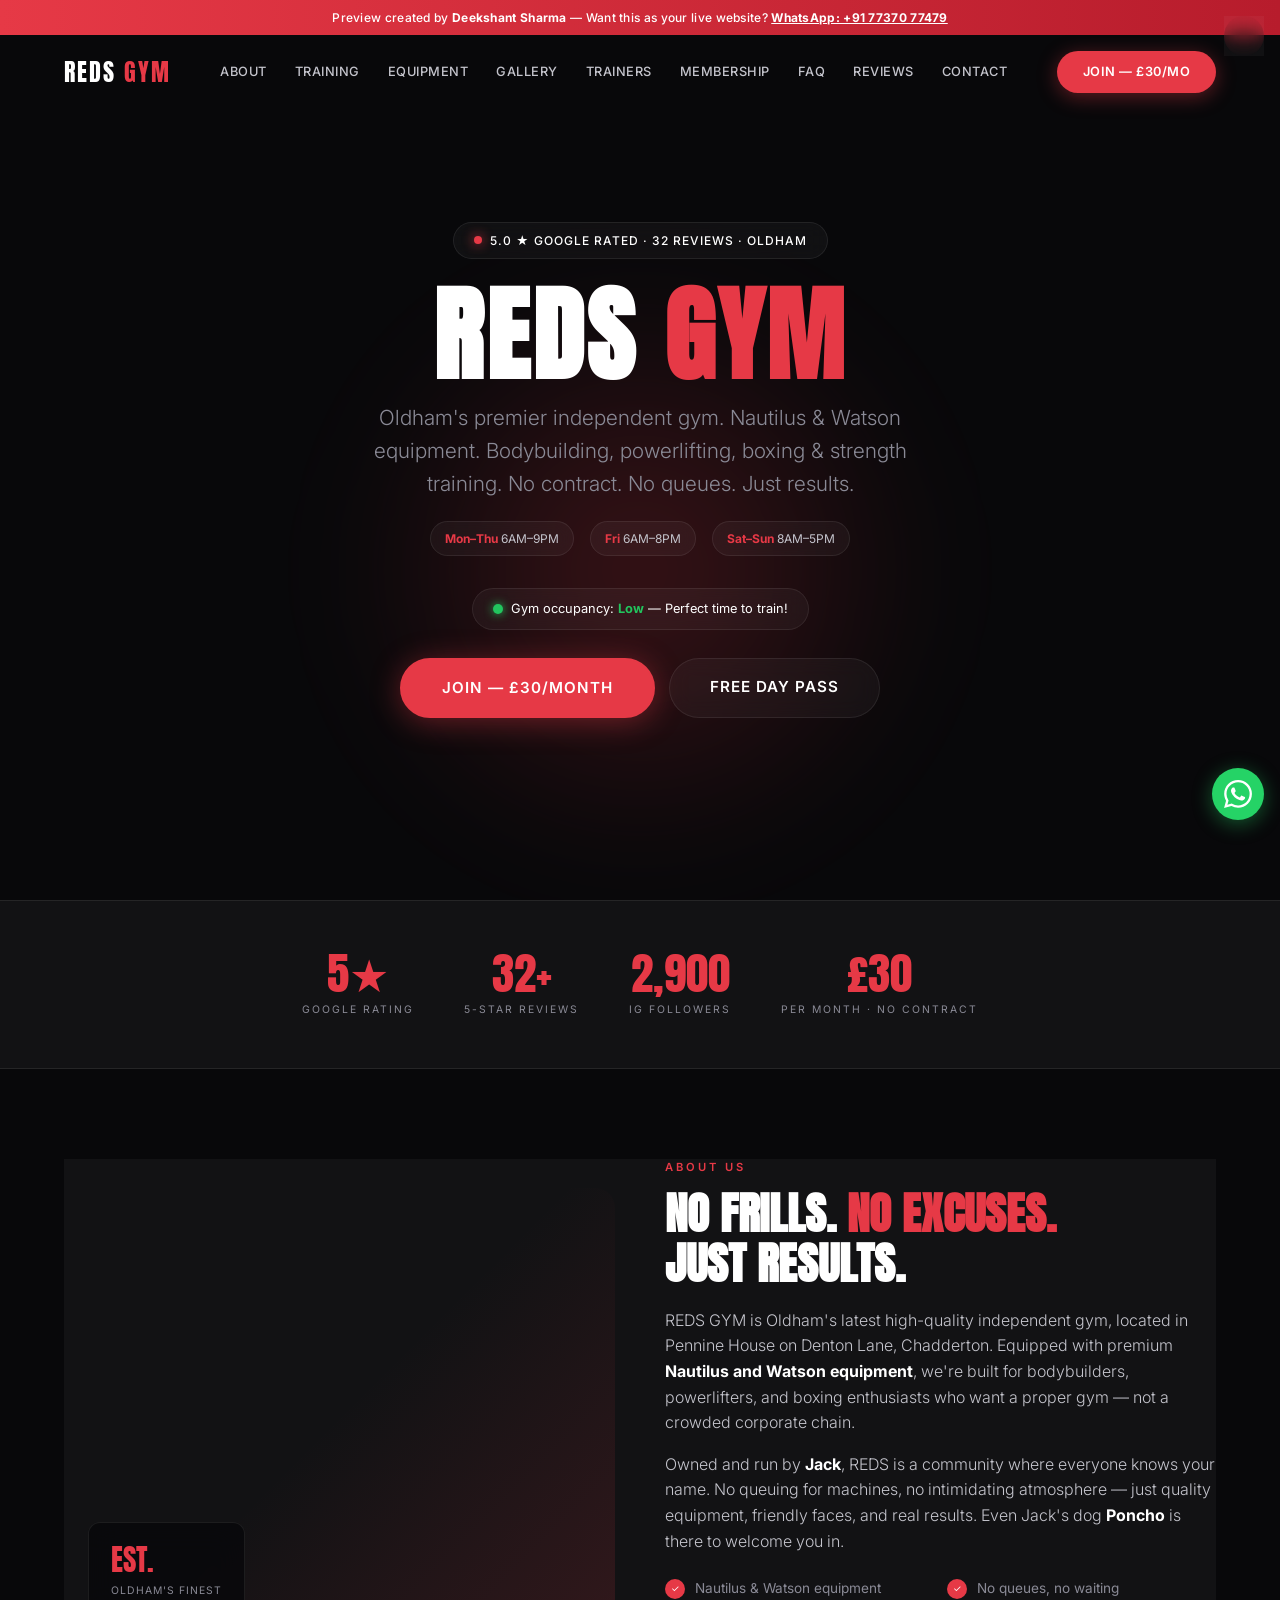
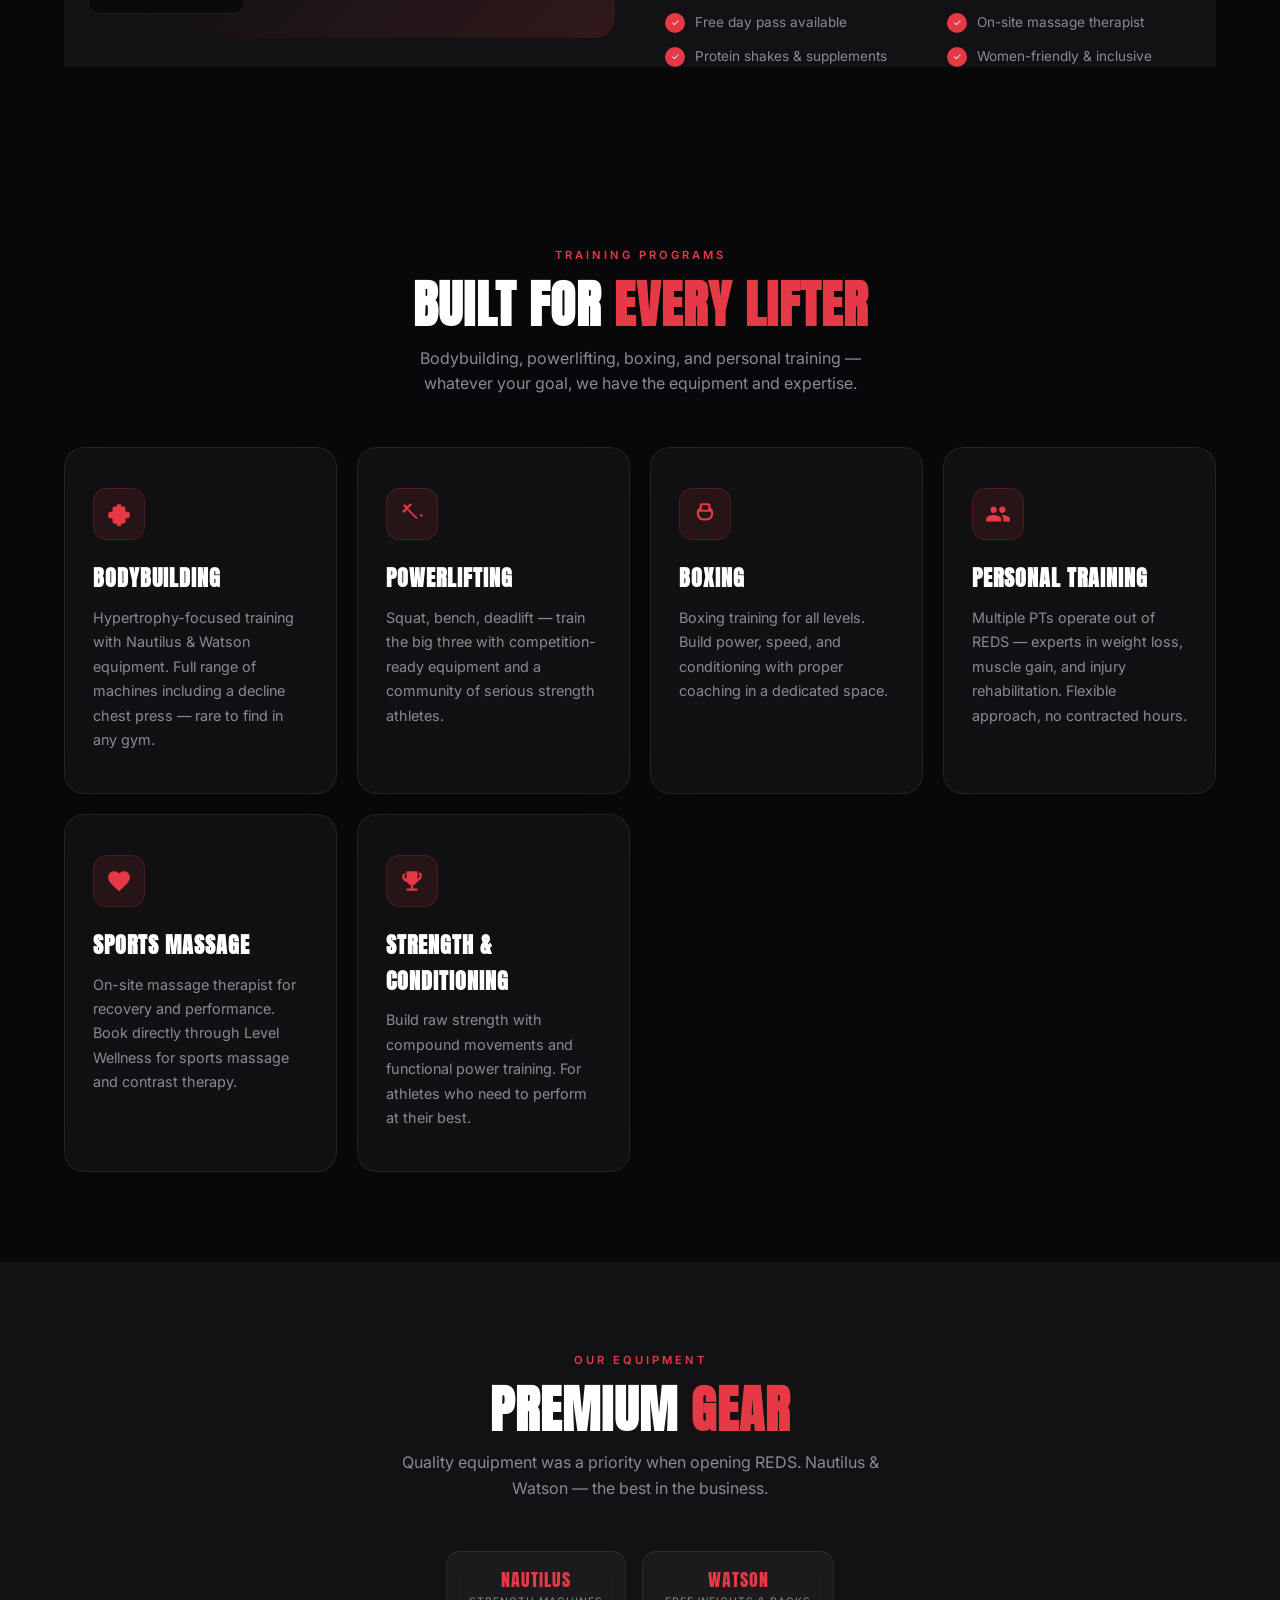
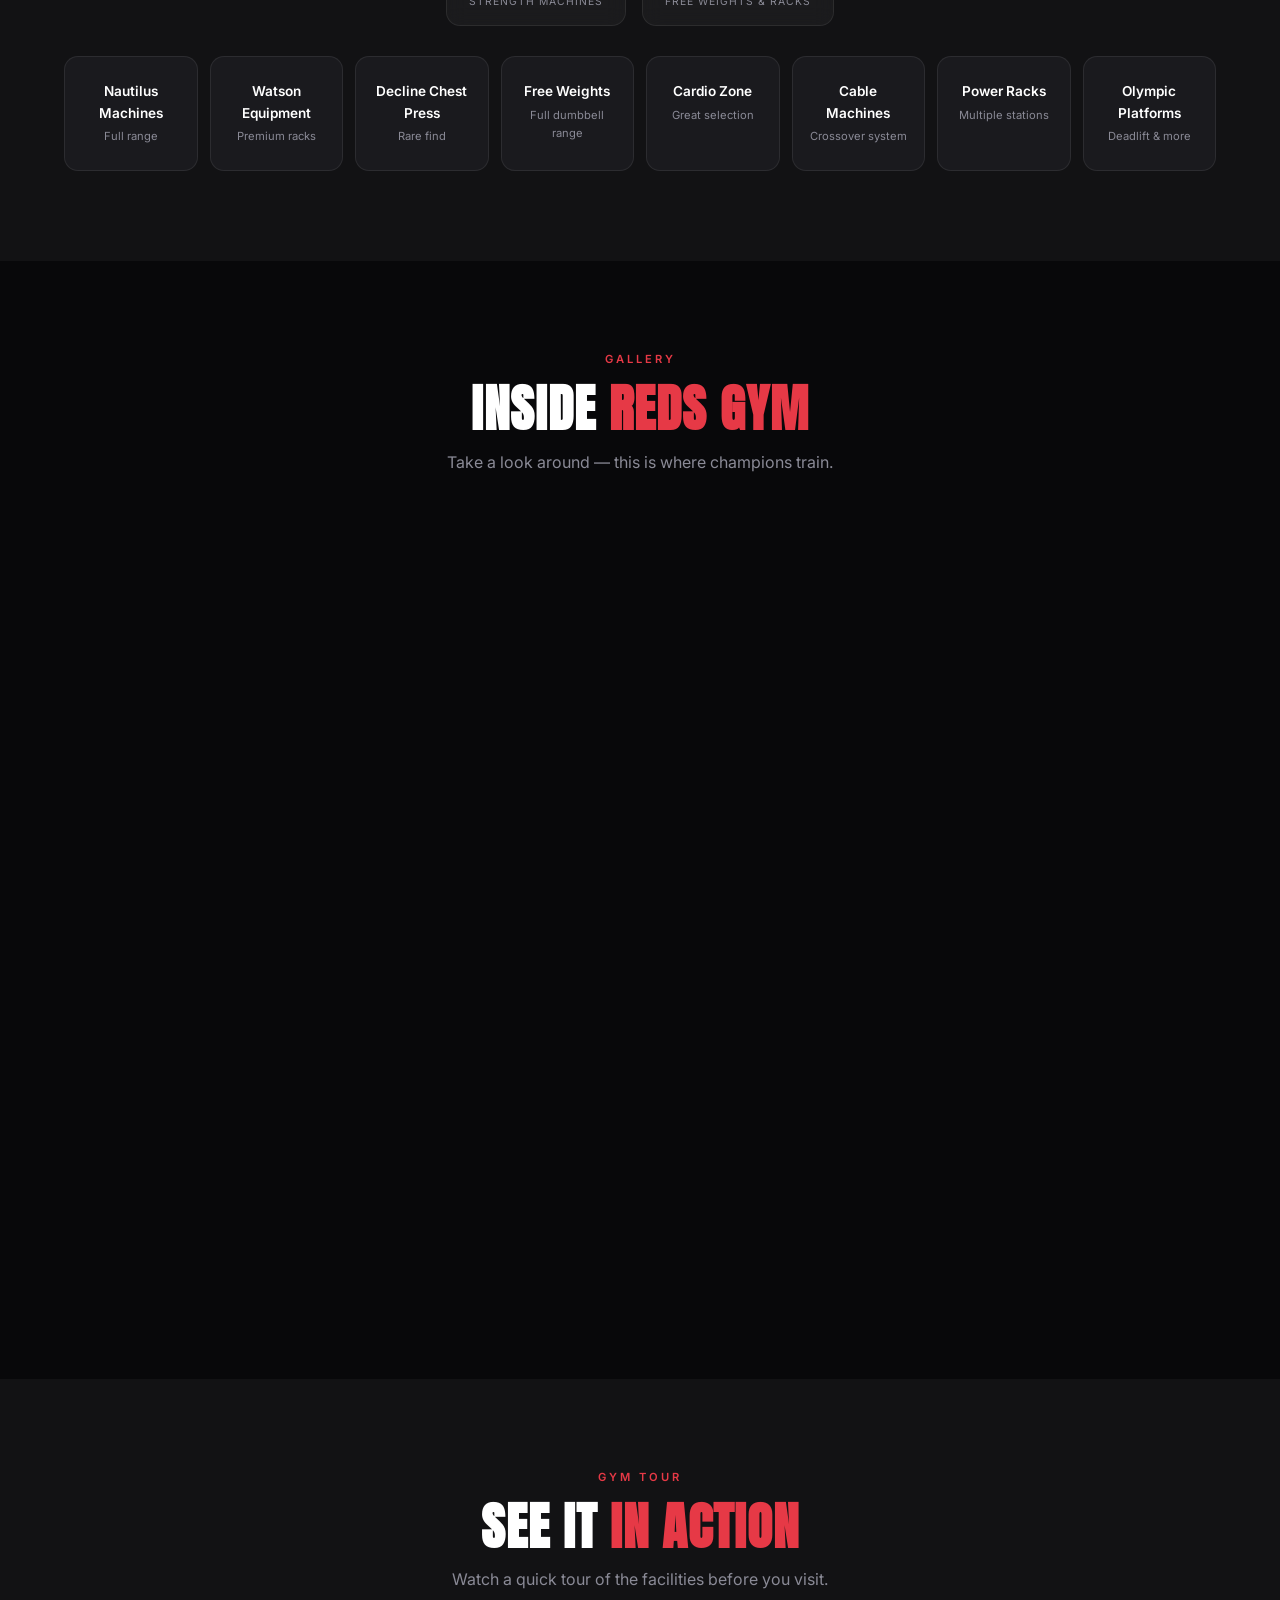
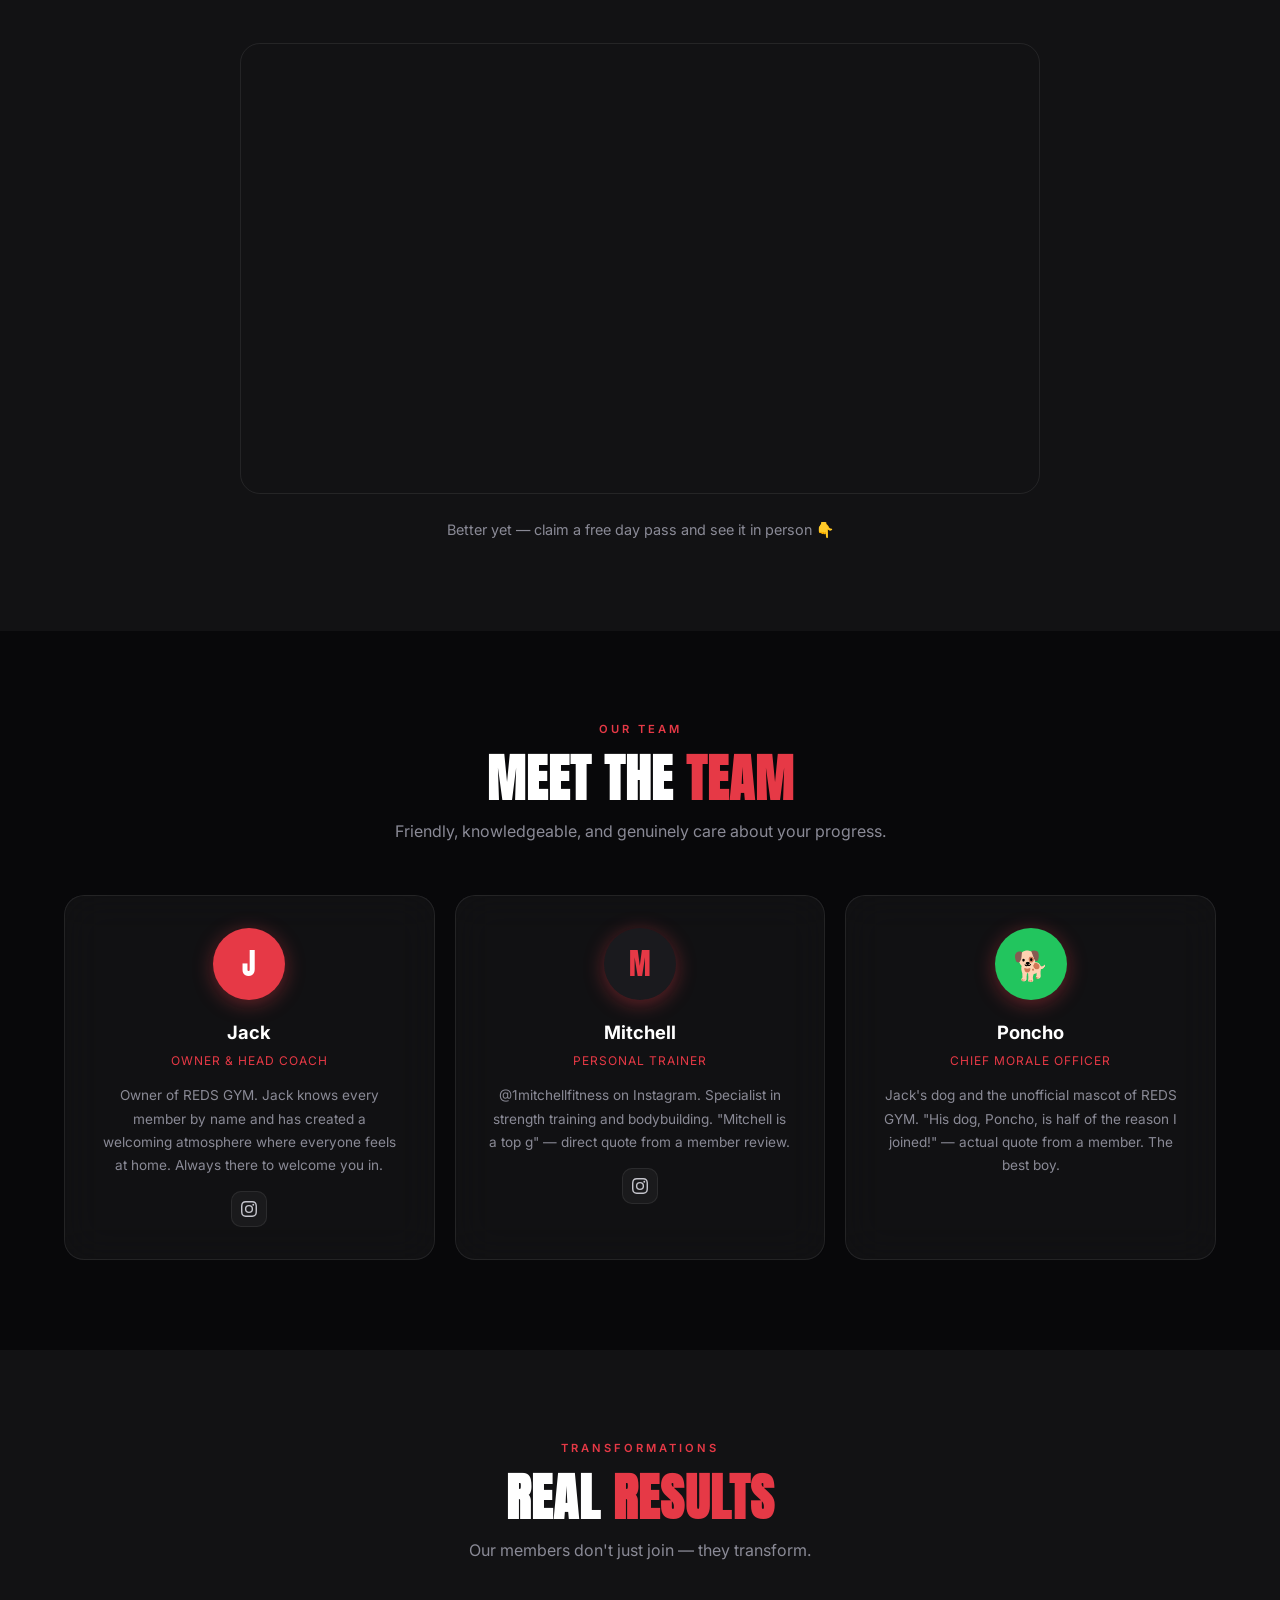
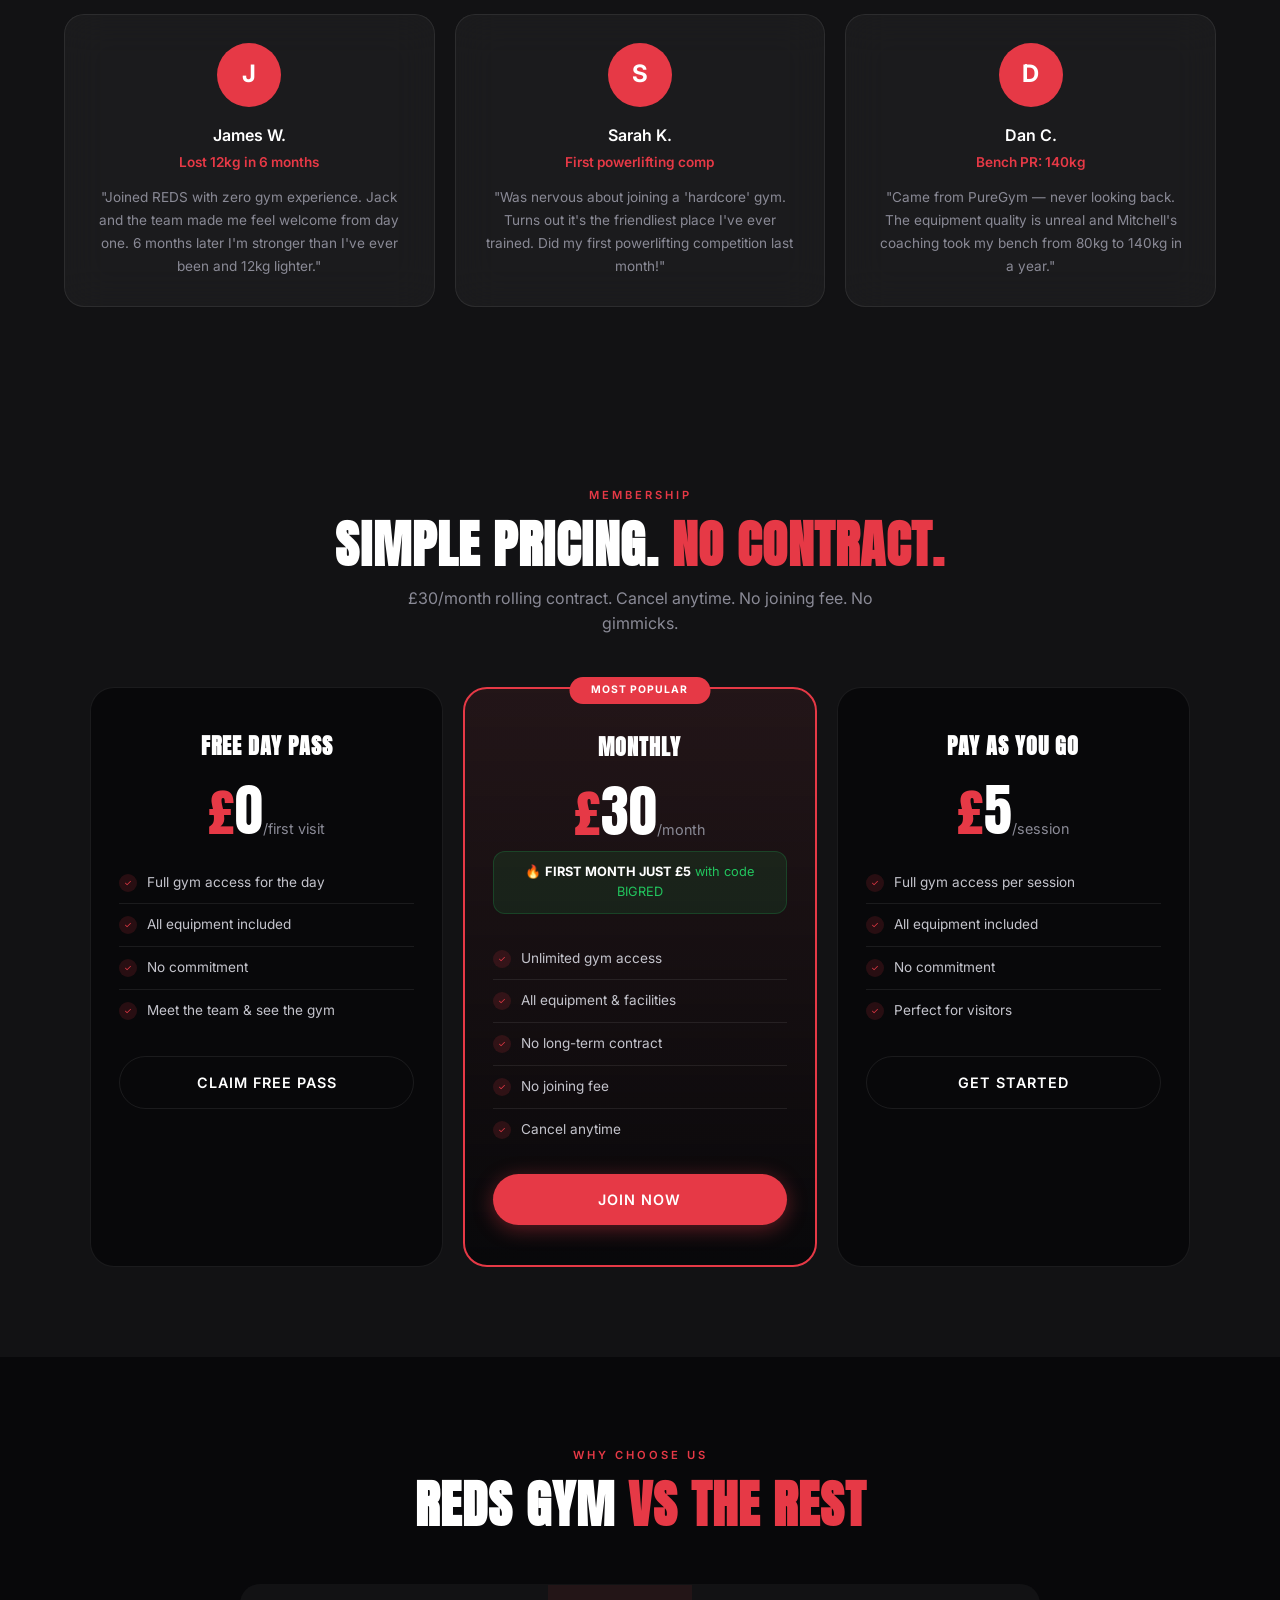
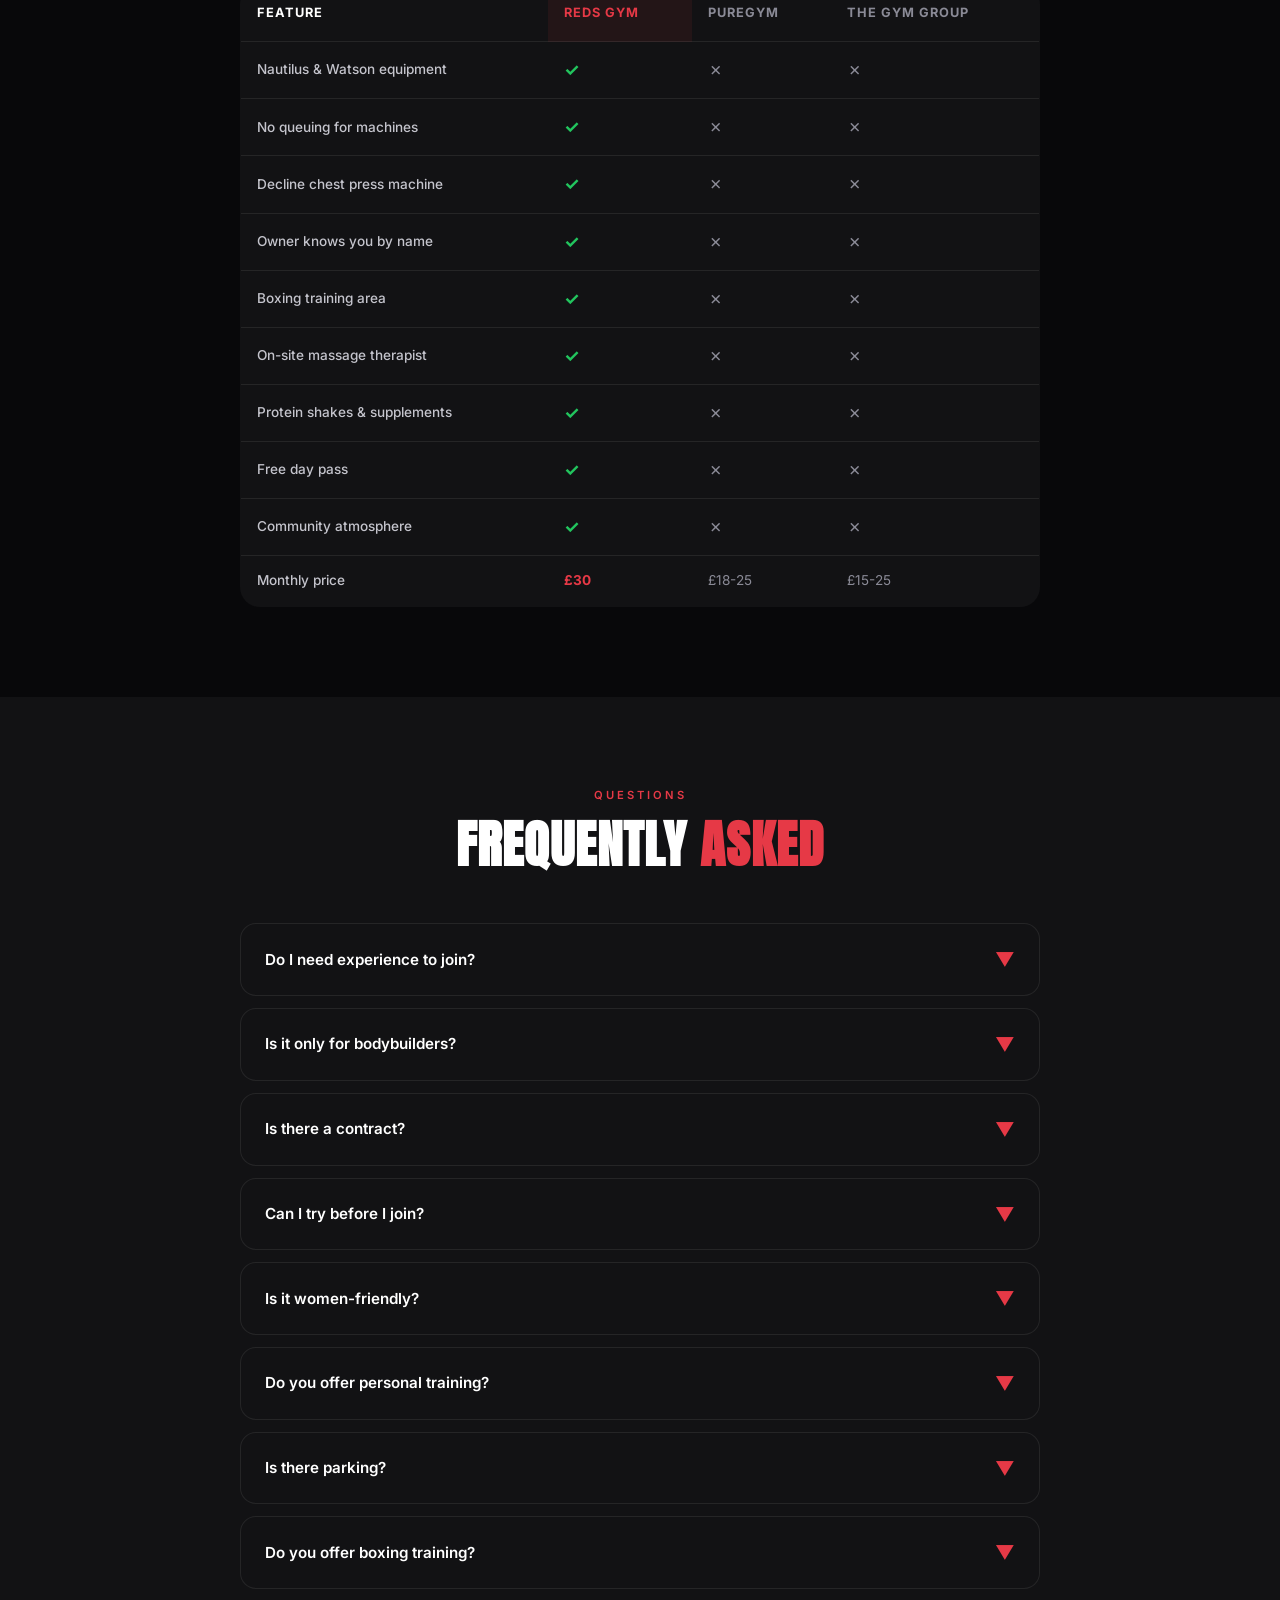
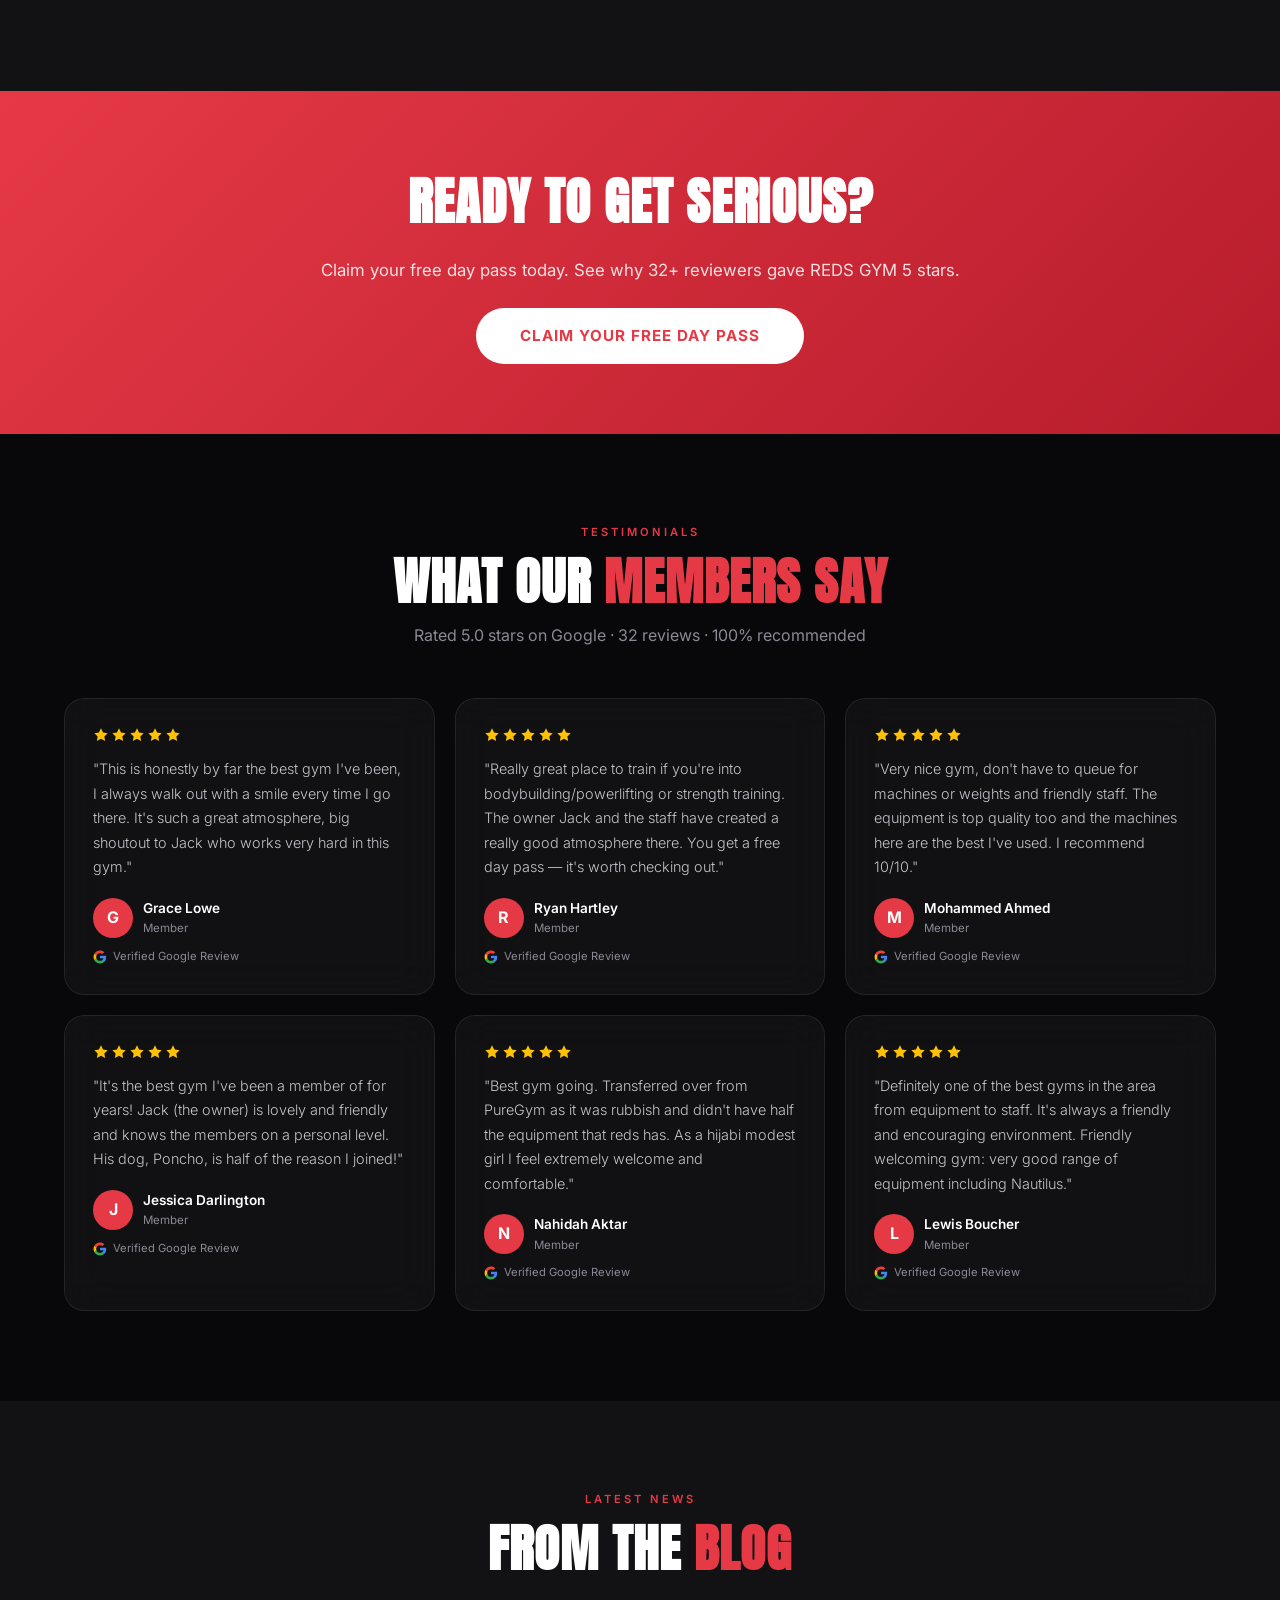
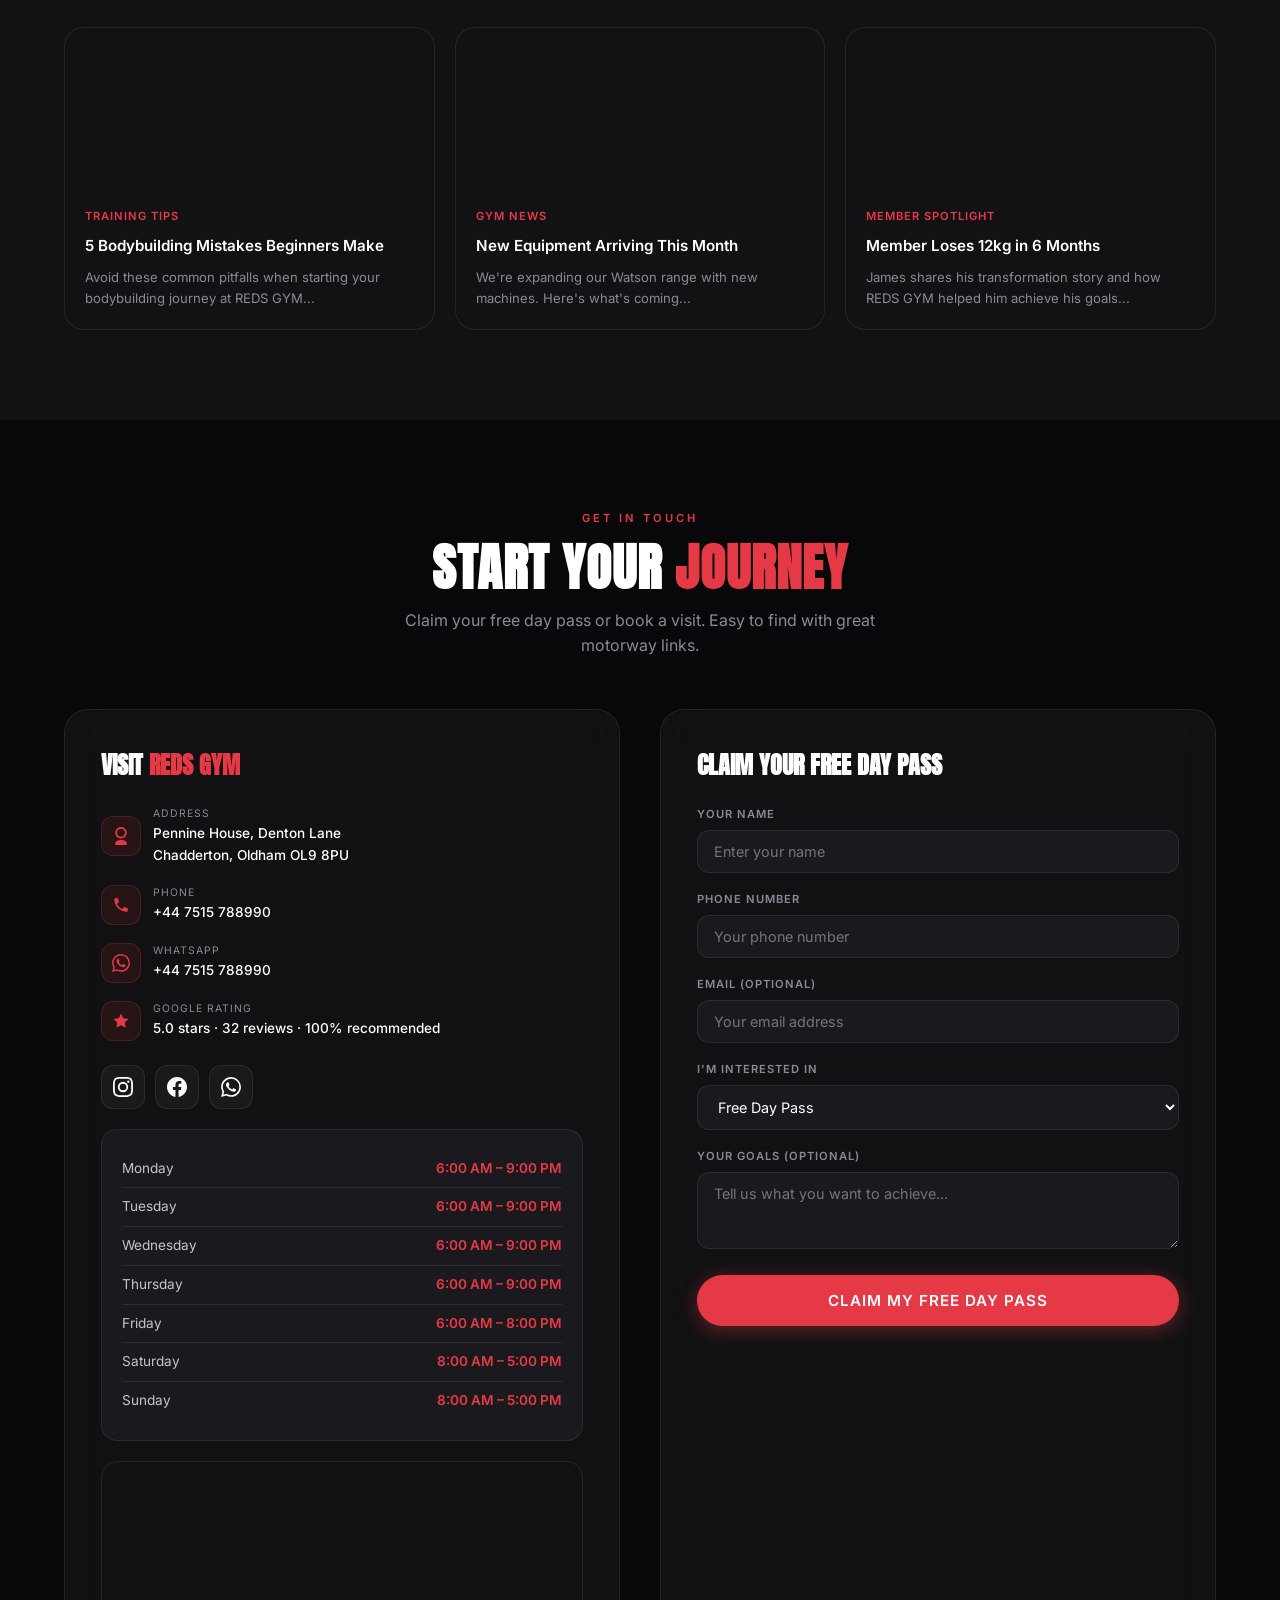
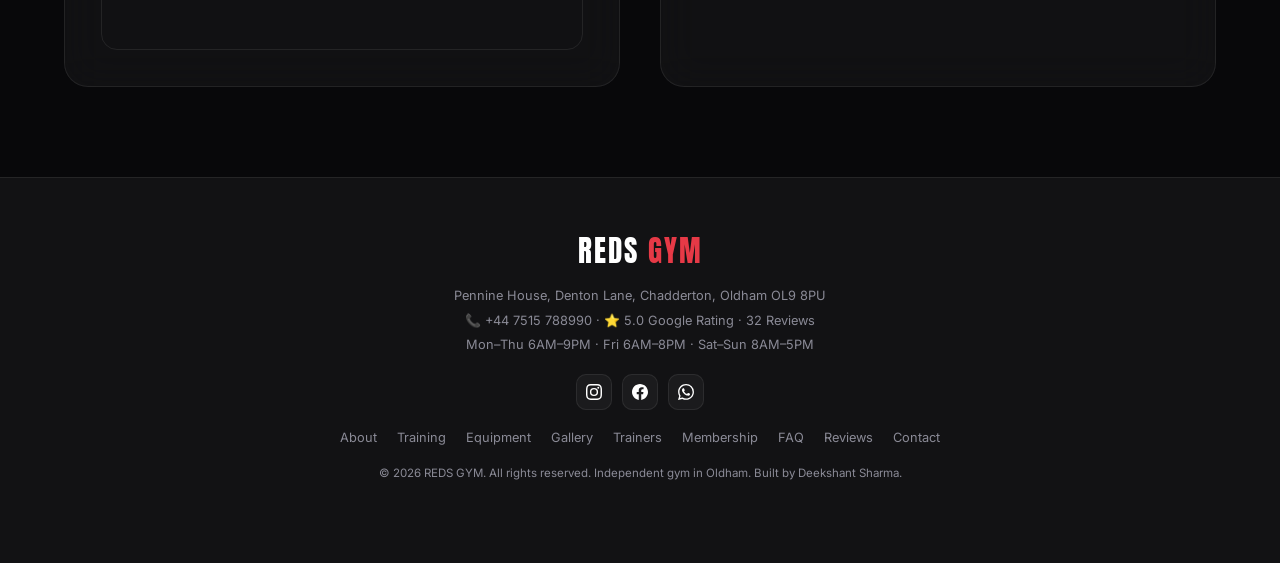
==== website/index.html @ 586238f4 "Reds Gym - Public Website" ====
<!DOCTYPE html>
<html lang="en">
<head>
    <meta charset="UTF-8">
    <meta name="viewport" content="width=device-width, initial-scale=1.0, maximum-scale=5.0">
    <title>REDS GYM — Oldham's #1 Independent Gym | Bodybuilding, Powerlifting & Boxing</title>
    <meta name="description" content="REDS GYM in Chadderton, Oldham — 5-star rated independent gym with Nautilus & Watson equipment. Bodybuilding, powerlifting, boxing, PT & on-site massage. £30/month, no contract.">
    <meta name="keywords" content="gym Oldham, bodybuilding Chadderton, powerlifting Oldham, boxing gym Manchester, REDS GYM, independent gym, Nautilus equipment, Watson equipment, no contract gym">
    <meta property="og:title" content="REDS GYM — Oldham's #1 Independent Gym">
    <meta property="og:description" content="5-star rated independent gym with Nautilus & Watson equipment. £30/month, no contract. Free day pass available.">
    <meta property="og:type" content="website">
    <link rel="preconnect" href="https://fonts.googleapis.com">
    <link rel="preconnect" href="https://fonts.gstatic.com" crossorigin>
    <link href="https://fonts.googleapis.com/css2?family=Anton&family=Inter:wght@300;400;500;600;700;800;900&display=swap" rel="stylesheet">
    <script type="application/ld+json">
    {
        "@context": "https://schema.org",
        "@type": "LocalBusiness",
        "name": "REDS GYM",
        "image": "https://images.unsplash.com/photo-1534438327276-14e5300c3a48",
        "description": "Oldham's premier independent gym with Nautilus & Watson equipment. Bodybuilding, powerlifting, boxing & strength training.",
        "address": {
            "@type": "PostalAddress",
            "streetAddress": "Pennine House, Denton Lane, Chadderton",
            "addressLocality": "Oldham",
            "postalCode": "OL9 8PU",
            "addressCountry": "GB"
        },
        "telephone": "+44-7515-788990",
        "priceRange": "£30",
        "openingHoursSpecification": [
            {"@type": "OpeningHoursSpecification","dayOfWeek":["Monday","Tuesday","Wednesday","Thursday"],"opens":"06:00","closes":"21:00"},
            {"@type":"OpeningHoursSpecification","dayOfWeek":"Friday","opens":"06:00","closes":"20:00"},
            {"@type": "OpeningHoursSpecification","dayOfWeek":["Saturday","Sunday"],"opens":"08:00","closes":"17:00"}
        ],
        "aggregateRating": {"@type":"AggregateRating","ratingValue":"5.0","reviewCount":"32"},
        "sameAs": ["https://www.instagram.com/redsgymoldham","https://www.facebook.com/p/REDS-GYM-100087682324416/"]
    }
    </script>
    <style>
        * { margin: 0; padding: 0; box-sizing: border-box; }
        :root {
            --red: #e63946;
            --red-glow: rgba(230, 57, 70, 0.4);
            --red-dark: #b71c2c;
            --bg: #08080a;
            --bg-card: #121214;
            --bg-elevated: #1a1a1e;
            --border: rgba(255, 255, 255, 0.08);
            --text: #ffffff;
            --text-muted: #8a8a96;
            --text-dim: #c4c4cc;
            --glass: rgba(255, 255, 255, 0.04);
            --green: #22c55e;
            --amber: #f59e0b;
            --blue: #3b82f6;
            --shadow: 0 4px 30px rgba(0,0,0,0.3);
        }
        [data-theme="light"] {
            --bg: #f5f5f7;
            --bg-card: #ffffff;
            --bg-elevated: #e9e9ee;
            --border: rgba(0, 0, 0, 0.08);
            --text: #1a1a1e;
            --text-muted: #6a6a76;
            --text-dim: #3a3a42;
            --glass: rgba(0, 0, 0, 0.03);
            --red-glow: rgba(230, 57, 70, 0.2);
            --shadow: 0 4px 30px rgba(0,0,0,0.1);
        }
        html { scroll-behavior: smooth; }
        body {
            font-family: 'Inter', sans-serif;
            background: var(--bg);
            color: var(--text);
            line-height: 1.6;
            overflow-x: hidden;
            -webkit-font-smoothing: antialiased;
            transition: background 0.4s, color 0.4s;
        }

        /* LOADER */
        .loader {
            position: fixed; inset: 0; z-index: 99999;
            background: var(--bg);
            display: flex; align-items: center; justify-content: center;
            flex-direction: column; gap: 24px;
            transition: opacity 0.6s, visibility 0.6s;
        }
        .loader.hidden { opacity: 0; visibility: hidden; }
        .loader-logo {
            font-family: 'Anton', sans-serif;
            font-size: 3rem; letter-spacing: 4px;
            color: var(--red);
            animation: loaderPulse 1.2s ease-in-out infinite;
        }
        .loader-bar {
            width: 200px; height: 3px;
            background: var(--border); border-radius: 100px;
            overflow: hidden;
        }
        .loader-bar::after {
            content: ''; display: block; width: 40%; height: 100%;
            background: var(--red); border-radius: 100px;
            animation: loaderSlide 1s ease-in-out infinite;
        }
        @keyframes loaderPulse { 0%, 100% { opacity: 1; transform: scale(1); } 50% { opacity: 0.6; transform: scale(0.95); } }
        @keyframes loaderSlide { 0% { transform: translateX(-100%); } 100% { transform: translateX(350%); } }

        /* SCROLL PROGRESS */
        .scroll-progress {
            position: fixed; top: 0; left: 0; height: 3px;
            background: linear-gradient(90deg, var(--red), var(--red-dark));
            z-index: 10001; width: 0%;
            transition: width 0.1s;
        }

        /* THEME TOGGLE */
        .theme-toggle {
            position: fixed; top: 16px; right: 16px;
            width: 40px; height: 40px;
            background: var(--glass); backdrop-filter: blur(10px);
            border: 1px solid var(--border); border-radius: 50%;
            display: flex; align-items: center; justify-content: center;
            cursor: pointer; z-index: 10000;
            color: var(--text); font-size: 1.1rem;
            transition: all 0.3s;
        }
        .theme-toggle:hover { border-color: var(--red); transform: scale(1.1); }

        /* CREATOR BANNER */
        .creator {
            background: linear-gradient(90deg, var(--red), var(--red-dark));
            text-align: center; padding: 8px 20px;
            font-size: 12px; font-weight: 500;
            position: fixed; top: 0; left: 0; right: 0; z-index: 9998;
            color: #fff; letter-spacing: 0.3px;
        }
        .creator a { color: #fff; text-decoration: underline; font-weight: 700; }
        .creator strong { font-weight: 700; }

        /* NAV */
        .nav {
            position: fixed; top: 33px; left: 0; right: 0; z-index: 9997;
            padding: 18px 5%; display: flex; justify-content: space-between; align-items: center;
            transition: all 0.4s; background: transparent;
        }
        .nav.scrolled {
            background: rgba(8,8,10,0.85); backdrop-filter: blur(20px);
            padding: 12px 5%; border-bottom: 1px solid var(--border);
        }
        [data-theme="light"] .nav.scrolled { background: rgba(245,245,247,0.9); }
        .nav-logo { font-family: 'Anton', sans-serif; font-size: 1.5rem; letter-spacing: 2px; text-transform: uppercase; color: var(--text); }
        .nav-logo span { color: var(--red); }
        .nav-links { display: flex; gap: 28px; align-items: center; }
        .nav-links a {
            color: var(--text-dim); text-decoration: none; font-size: 0.8rem;
            font-weight: 500; letter-spacing: 0.5px; text-transform: uppercase;
            transition: color 0.3s; position: relative;
        }
        .nav-links a::after { content: ''; position: absolute; bottom: -4px; left: 0; width: 0; height: 2px; background: var(--red); transition: width 0.3s; }
        .nav-links a:hover { color: var(--text); }
        .nav-links a:hover::after { width: 100%; }
        .nav-cta {
            background: var(--red); color: #fff; padding: 11px 26px; border-radius: 100px;
            text-decoration: none; font-weight: 600; font-size: 0.8rem; text-transform: uppercase;
            letter-spacing: 0.5px; transition: all 0.3s; box-shadow: 0 4px 20px var(--red-glow);
        }
        .nav-cta:hover { transform: translateY(-2px); box-shadow: 0 8px 30px var(--red-glow); }
        .burger { display: none; background: none; border: none; color: var(--text); font-size: 1.4rem; cursor: pointer; }

        /* HERO */
        .hero {
            min-height: 100vh; display: flex; align-items: center; justify-content: center;
            text-align: center; position: relative; overflow: hidden;
        }
        .hero-bg {
            position: absolute; inset: 0;
            background: url('https://images.unsplash.com/photo-1534438327276-14e5300c3a48?w=1920&q=80') center/cover;
            opacity: 0.3; transform: scale(1.1);
            animation: heroZoom 20s ease-in-out infinite alternate;
        }
        @keyframes heroZoom { to { transform: scale(1.25); } }
        .hero-overlay { position: absolute; inset: 0; background: linear-gradient(180deg, rgba(8,8,10,0.4) 0%, rgba(8,8,10,0.85) 70%, var(--bg) 100%); }
        .hero-glow {
            position: absolute; width: 600px; height: 600px;
            background: radial-gradient(circle, var(--red-glow) 0%, transparent 70%);
            top: 30%; left: 50%; transform: translateX(-50%);
            filter: blur(60px); opacity: 0.6;
        }
        .hero-content { position: relative; z-index: 3; max-width: 900px; padding: 80px 20px 40px; }
        .hero-badge {
            display: inline-flex; align-items: center; gap: 8px;
            background: var(--glass); backdrop-filter: blur(10px);
            border: 1px solid var(--border); padding: 8px 20px; border-radius: 100px;
            font-size: 0.75rem; font-weight: 500; margin-bottom: 24px; letter-spacing: 1px; text-transform: uppercase;
        }
        .hero-badge .dot { width: 8px; height: 8px; background: var(--red); border-radius: 50%; box-shadow: 0 0 12px var(--red); animation: pulse 2s infinite; }
        @keyframes pulse { 0%, 100% { opacity: 1; } 50% { opacity: 0.5; } }
        .hero h1 { font-family: 'Anton', sans-serif; font-size: clamp(2.8rem, 9vw, 6.5rem); text-transform: uppercase; letter-spacing: 3px; line-height: 1; margin-bottom: 14px; }
        .hero h1 .red { color: var(--red); }
        .hero-tagline { font-size: clamp(0.95rem, 2.5vw, 1.3rem); color: var(--text-muted); font-weight: 300; margin-bottom: 20px; max-width: 600px; margin-left: auto; margin-right: auto; }
        .hero-hours { display: flex; gap: 16px; margin-bottom: 32px; flex-wrap: wrap; justify-content: center; }
        .hero-hour-item { background: var(--glass); backdrop-filter: blur(10px); border: 1px solid var(--border); padding: 7px 14px; border-radius: 100px; font-size: 0.75rem; color: var(--text-dim); }
        .hero-hour-item strong { color: var(--red); }
        .hero-occupancy { display: inline-flex; align-items: center; gap: 8px; margin-bottom: 28px; background: var(--glass); backdrop-filter: blur(10px); border: 1px solid var(--border); padding: 10px 20px; border-radius: 100px; font-size: 0.8rem; }
        .occupancy-dot { width: 10px; height: 10px; background: var(--green); border-radius: 50%; box-shadow: 0 0 10px var(--green); }
        .hero-cta { display: flex; gap: 14px; justify-content: center; flex-wrap: wrap; }
        .btn-solid {
            background: var(--red); color: #fff; padding: 16px 40px; border-radius: 100px;
            text-decoration: none; font-weight: 600; font-size: 0.95rem; text-transform: uppercase;
            letter-spacing: 1px; transition: all 0.3s; box-shadow: 0 4px 30px var(--red-glow); border: 2px solid var(--red);
        }
        .btn-solid:hover { transform: translateY(-3px); box-shadow: 0 12px 40px var(--red-glow); }
        .btn-ghost {
            background: var(--glass); backdrop-filter: blur(10px); color: var(--text);
            padding: 16px 40px; border-radius: 100px; text-decoration: none; font-weight: 600;
            font-size: 0.95rem; text-transform: uppercase; letter-spacing: 1px;
            border: 1px solid var(--border); transition: all 0.3s;
        }
        .btn-ghost:hover { background: rgba(255,255,255,0.08); border-color: rgba(255,255,255,0.2); transform: translateY(-3px); }

        /* STATS BAR */
        .stats-bar {
            display: flex; justify-content: center; gap: 50px;
            padding: 50px 5%; background: var(--bg-card);
            border-top: 1px solid var(--border); border-bottom: 1px solid var(--border); flex-wrap: wrap;
        }
        .stat-item { text-align: center; }
        .stat-num { font-family: 'Anton', sans-serif; font-size: 2.8rem; color: var(--red); line-height: 1; }
        .stat-label { color: var(--text-muted); font-size: 0.65rem; text-transform: uppercase; letter-spacing: 2px; margin-top: 6px; }

        /* SECTIONS */
        .section { padding: 90px 5%; position: relative; }
        .section-header { text-align: center; margin-bottom: 50px; }
        .section-label { color: var(--red); font-size: 0.7rem; text-transform: uppercase; letter-spacing: 3px; font-weight: 600; margin-bottom: 12px; display: block; }
        .section-title { font-family: 'Anton', sans-serif; font-size: clamp(1.8rem, 4.5vw, 3.2rem); text-transform: uppercase; letter-spacing: 1px; line-height: 1.1; }
        .section-sub { color: var(--text-muted); font-size: 1rem; margin-top: 12px; max-width: 500px; margin-left: auto; margin-right: auto; }

        /* ABOUT */
        .about { background: var(--bg-card); display: grid; grid-template-columns: 1fr 1fr; gap: 50px; align-items: center; max-width: 1300px; margin: 0 auto; }
        .about-visual { position: relative; height: 450px; border-radius: 20px; overflow: hidden; }
        .about-visual::before { content: ''; position: absolute; inset: 0; background: url('https://images.unsplash.com/photo-1581009146145-b5ef050c2e1e?w=900&q=80') center/cover; transform: scale(1.05); transition: transform 0.6s; }
        .about-visual:hover::before { transform: scale(1.15); }
        .about-visual::after { content: ''; position: absolute; inset: 0; background: linear-gradient(135deg, transparent 50%, rgba(230,57,70,0.15) 100%); }
        .about-badge { position: absolute; bottom: 24px; left: 24px; background: rgba(8,8,10,0.8); backdrop-filter: blur(15px); padding: 14px 22px; border-radius: 12px; border: 1px solid var(--border); z-index: 2; }
        .about-badge .num { font-family: 'Anton', sans-serif; font-size: 1.8rem; color: var(--red); }
        .about-badge .label { font-size: 0.65rem; text-transform: uppercase; letter-spacing: 1px; color: var(--text-muted); }
        .about-text h2 { font-family: 'Anton', sans-serif; font-size: clamp(1.8rem, 3.5vw, 2.8rem); text-transform: uppercase; margin-bottom: 20px; line-height: 1.1; }
        .about-text h2 span { color: var(--red); }
        .about-text p { color: var(--text-dim); font-size: 1rem; margin-bottom: 16px; font-weight: 300; }
        .about-features { display: grid; grid-template-columns: 1fr 1fr; gap: 12px; margin-top: 24px; }
        .about-feature { display: flex; align-items: center; gap: 10px; color: var(--text-muted); font-size: 0.85rem; }
        .about-feature .check { width: 20px; height: 20px; background: var(--red); border-radius: 50%; display: flex; align-items: center; justify-content: center; font-size: 0.6rem; color: #fff; flex-shrink: 0; }

        /* SERVICES */
        .services-grid { display: grid; grid-template-columns: repeat(auto-fit, minmax(260px, 1fr)); gap: 20px; max-width: 1300px; margin: 0 auto; }
        .service { background: var(--glass); backdrop-filter: blur(20px); border: 1px solid var(--border); border-radius: 20px; padding: 40px 28px; transition: all 0.4s; position: relative; overflow: hidden; }
        .service::before { content: ''; position: absolute; top: 0; left: 0; right: 0; height: 3px; background: var(--red); transform: scaleX(0); transform-origin: left; transition: transform 0.4s; }
        .service:hover { transform: translateY(-8px); border-color: rgba(230,57,70,0.3); }
        .service:hover::before { transform: scaleX(1); }
        .service-icon { width: 52px; height: 52px; background: rgba(230,57,70,0.1); border: 1px solid rgba(230,57,70,0.2); border-radius: 14px; display: flex; align-items: center; justify-content: center; margin-bottom: 20px; }
        .service-icon svg { width: 26px; height: 26px; fill: var(--red); }
        .service h3 { font-family: 'Anton', sans-serif; font-size: 1.4rem; text-transform: uppercase; margin-bottom: 10px; letter-spacing: 1px; }
        .service p { color: var(--text-muted); font-size: 0.9rem; line-height: 1.7; }

        /* EQUIPMENT */
        .equip-brands { text-align: center; margin-bottom: 30px; }
        .equip-brand { background: var(--glass); backdrop-filter: blur(10px); border: 1px solid var(--border); border-radius: 14px; padding: 14px 22px; text-align: center; display: inline-block; margin: 0 6px; }
        .equip-brand-name { font-family: 'Anton', sans-serif; font-size: 1.1rem; color: var(--red); letter-spacing: 1px; }
        .equip-brand-label { font-size: 0.65rem; color: var(--text-muted); text-transform: uppercase; letter-spacing: 1px; }
        .equip-grid { display: grid; grid-template-columns: repeat(auto-fit, minmax(130px, 1fr)); gap: 12px; max-width: 1300px; margin: 0 auto; }
        .equip-item { background: var(--bg-elevated); border-radius: 14px; padding: 24px 16px; text-align: center; border: 1px solid var(--border); transition: all 0.3s; }
        .equip-item:hover { border-color: var(--red); transform: translateY(-4px); }
        .equip-item h4 { font-size: 0.85rem; font-weight: 600; margin-bottom: 4px; }
        .equip-item p { color: var(--text-muted); font-size: 0.7rem; }

        /* TRAINERS */
        .trainer-grid { display: grid; grid-template-columns: repeat(auto-fit, minmax(260px, 1fr)); gap: 20px; max-width: 1200px; margin: 0 auto; }
        .trainer-card { background: var(--glass); backdrop-filter: blur(20px); border: 1px solid var(--border); border-radius: 20px; padding: 32px; text-align: center; transition: all 0.3s; }
        .trainer-card:hover { border-color: rgba(230,57,70,0.2); transform: translateY(-4px); }
        .trainer-avatar { width: 72px; height: 72px; background: var(--red); border-radius: 50%; display: flex; align-items: center; justify-content: center; font-family: 'Anton', sans-serif; font-size: 1.8rem; margin: 0 auto 18px; box-shadow: 0 4px 20px var(--red-glow); }
        .trainer-card h3 { font-size: 1.15rem; font-weight: 700; margin-bottom: 4px; }
        .trainer-role { color: var(--red); font-size: 0.75rem; text-transform: uppercase; letter-spacing: 1px; margin-bottom: 14px; }
        .trainer-bio { color: var(--text-muted); font-size: 0.85rem; line-height: 1.7; margin-bottom: 14px; }
        .trainer-social { display: flex; justify-content: center; gap: 8px; }
        .trainer-social a { width: 36px; height: 36px; background: var(--glass); border: 1px solid var(--border); border-radius: 10px; display: flex; align-items: center; justify-content: center; color: var(--text-dim); transition: all 0.3s; }
        .trainer-social a:hover { background: var(--red); border-color: var(--red); color: #fff; transform: translateY(-2px); }
        .trainer-social svg { width: 16px; height: 16px; fill: currentColor; }

        /* GALLERY */
        .gallery-grid { display: grid; grid-template-columns: repeat(3, 1fr); gap: 12px; max-width: 1300px; margin: 0 auto; }
        .gallery-item { position: relative; border-radius: 16px; overflow: hidden; cursor: pointer; aspect-ratio: 1; }
        .gallery-item::before { content: ''; position: absolute; inset: 0; background-size: cover; background-position: center; transition: transform 0.5s; }
        .gallery-item:hover::before { transform: scale(1.15); }
        .gallery-item::after { content: ''; position: absolute; inset: 0; background: linear-gradient(180deg, transparent 60%, rgba(0,0,0,0.7)); opacity: 0; transition: opacity 0.3s; }
        .gallery-item:hover::after { opacity: 1; }
        .gallery-label { position: absolute; bottom: 12px; left: 12px; color: #fff; font-size: 0.8rem; font-weight: 600; z-index: 2; opacity: 0; transition: opacity 0.3s; }
        .gallery-item:hover .gallery-label { opacity: 1; }

        /* VIDEO SECTION */
        .video-section { background: var(--bg-card); text-align: center; }
        .video-wrapper { max-width: 800px; margin: 0 auto; border-radius: 20px; overflow: hidden; border: 1px solid var(--border); position: relative; }
        .video-wrapper::before { content: ''; display: block; padding-top: 56.25%; }
        .video-wrapper iframe { position: absolute; top: 0; left: 0; width: 100%; height: 100%; border: 0; }
        .video-cta { margin-top: 24px; color: var(--text-muted); font-size: 0.9rem; }

        /* BEFORE/AFTER */
        .transformation-grid { display: grid; grid-template-columns: repeat(auto-fit, minmax(280px, 1fr)); gap: 20px; max-width: 1200px; margin: 0 auto; }
        .transform-card { background: var(--glass); backdrop-filter: blur(20px); border: 1px solid var(--border); border-radius: 20px; padding: 28px; text-align: center; transition: all 0.3s; }
        .transform-card:hover { border-color: rgba(230,57,70,0.2); transform: translateY(-4px); }
        .transform-avatar { width: 64px; height: 64px; background: var(--red); border-radius: 50%; display: flex; align-items: center; justify-content: center; font-weight: 700; font-size: 1.5rem; margin: 0 auto 16px; color: #fff; }
        .transform-name { font-weight: 600; font-size: 1rem; margin-bottom: 4px; }
        .transform-stat { color: var(--red); font-size: 0.85rem; font-weight: 600; margin-bottom: 12px; }
        .transform-text { color: var(--text-muted); font-size: 0.85rem; line-height: 1.7; }

        /* PRICING */
        .pricing-grid { display: grid; grid-template-columns: repeat(auto-fit, minmax(280px, 1fr)); gap: 20px; max-width: 1100px; margin: 0 auto; }
        .plan { background: var(--bg); border-radius: 24px; padding: 40px 28px; text-align: center; border: 1px solid var(--border); transition: all 0.4s; position: relative; }
        .plan:hover { border-color: rgba(230,57,70,0.3); transform: scale(1.02); }
        .plan.featured { border: 2px solid var(--red); background: linear-gradient(180deg, rgba(230,57,70,0.08), var(--bg)); }
        .plan.featured::before { content: 'MOST POPULAR'; position: absolute; top: -12px; left: 50%; transform: translateX(-50%); background: var(--red); color: #fff; padding: 5px 22px; border-radius: 100px; font-size: 0.65rem; font-weight: 700; letter-spacing: 1px; white-space: nowrap; }
        .plan h3 { font-family: 'Anton', sans-serif; font-size: 1.4rem; text-transform: uppercase; letter-spacing: 1px; margin-bottom: 18px; }
        .plan-price { font-family: 'Anton', sans-serif; font-size: 3.5rem; color: var(--text); line-height: 1; }
        .plan-price .pound { color: var(--red); }
        .plan-price .period { font-size: 0.9rem; color: var(--text-muted); font-family: 'Inter', sans-serif; font-weight: 400; }
        .plan-features { list-style: none; margin: 24px 0; text-align: left; }
        .plan-features li { padding: 10px 0; color: var(--text-dim); font-size: 0.85rem; border-bottom: 1px solid var(--border); display: flex; align-items: center; gap: 10px; }
        .plan-features li:last-child { border: none; }
        .plan-features li .check { width: 18px; height: 18px; background: rgba(230,57,70,0.15); color: var(--red); border-radius: 50%; display: flex; align-items: center; justify-content: center; font-size: 0.55rem; flex-shrink: 0; }
        .plan-cta { display: inline-block; width: 100%; padding: 14px; border-radius: 100px; text-decoration: none; font-weight: 600; font-size: 0.9rem; text-transform: uppercase; letter-spacing: 1px; transition: all 0.3s; text-align: center; }
        .plan-cta.solid { background: var(--red); color: #fff; box-shadow: 0 4px 20px var(--red-glow); }
        .plan-cta.solid:hover { transform: translateY(-2px); box-shadow: 0 8px 30px var(--red-glow); }
        .plan-cta.outline { border: 1px solid var(--border); color: var(--text); }
        .plan-cta.outline:hover { border-color: var(--red); color: var(--red); }
        .plan-promo { background: rgba(34,197,94,0.1); border: 1px solid rgba(34,197,94,0.2); border-radius: 12px; padding: 10px; margin: 12px 0; font-size: 0.8rem; color: var(--green); }
        .plan-promo strong { color: #fff; }

        /* COMPARISON TABLE */
        .comparison { max-width: 800px; margin: 0 auto; }
        .comp-table { width: 100%; border-collapse: collapse; background: var(--bg-card); border-radius: 20px; overflow: hidden; border: 1px solid var(--border); }
        .comp-table th { padding: 18px 16px; text-align: left; font-size: 0.8rem; text-transform: uppercase; letter-spacing: 1px; font-weight: 700; border-bottom: 1px solid var(--border); }
        .comp-table th.red-bg { background: rgba(230,57,70,0.08); color: var(--red); }
        .comp-table th.gray-bg { color: var(--text-muted); }
        .comp-table td { padding: 14px 16px; border-bottom: 1px solid var(--border); font-size: 0.85rem; }
        .comp-table td:first-child { color: var(--text-dim); font-weight: 500; }
        .comp-table .yes { color: var(--green); font-weight: 700; font-size: 1.1rem; }
        .comp-table .no { color: var(--text-muted); font-size: 1.1rem; }
        .comp-table tr:last-child td { border: none; }

        /* FAQ */
        .faq-list { max-width: 800px; margin: 0 auto; }
        .faq-item { background: var(--bg-card); border: 1px solid var(--border); border-radius: 16px; margin-bottom: 12px; overflow: hidden; transition: all 0.3s; }
        .faq-item:hover { border-color: rgba(230,57,70,0.2); }
        .faq-question { padding: 20px 24px; cursor: pointer; display: flex; justify-content: space-between; align-items: center; font-weight: 600; font-size: 0.95rem; color: var(--text); }
        .faq-question .arrow { color: var(--red); transition: transform 0.3s; font-size: 1.2rem; }
        .faq-item.open .faq-question .arrow { transform: rotate(180deg); }
        .faq-answer { max-height: 0; overflow: hidden; transition: max-height 0.3s ease; padding: 0 24px; }
        .faq-item.open .faq-answer { max-height: 200px; padding: 0 24px 20px; }
        .faq-answer p { color: var(--text-muted); font-size: 0.9rem; line-height: 1.7; }

        /* CTA BANNER */
        .cta-banner { background: linear-gradient(135deg, var(--red), var(--red-dark)); text-align: center; padding: 70px 5%; position: relative; overflow: hidden; }
        .cta-banner::before { content: ''; position: absolute; inset: 0; background: url('https://images.unsplash.com/photo-1581009146145-b5ef050c2e1e?w=1920&q=80') center/cover; opacity: 0.1; }
        .cta-banner h2 { font-family: 'Anton', sans-serif; font-size: clamp(1.8rem, 4.5vw, 3.2rem); text-transform: uppercase; letter-spacing: 1px; margin-bottom: 14px; position: relative; }
        .cta-banner p { color: rgba(255,255,255,0.85); font-size: 1.05rem; margin-bottom: 24px; position: relative; }
        .cta-banner .btn-white { background: #fff; color: var(--red); padding: 16px 44px; border-radius: 100px; text-decoration: none; font-weight: 700; font-size: 0.95rem; text-transform: uppercase; letter-spacing: 1px; display: inline-block; transition: all 0.3s; position: relative; }
        .cta-banner .btn-white:hover { transform: translateY(-3px); box-shadow: 0 12px 40px rgba(0,0,0,0.3); }

        /* REVIEWS */
        .reviews-grid { display: grid; grid-template-columns: repeat(auto-fit, minmax(300px, 1fr)); gap: 20px; max-width: 1300px; margin: 0 auto; }
        .review-card { background: var(--glass); backdrop-filter: blur(20px); border: 1px solid var(--border); border-radius: 20px; padding: 28px; transition: all 0.3s; }
        .review-card:hover { border-color: rgba(230,57,70,0.2); transform: translateY(-4px); }
        .review-stars { display: flex; gap: 2px; margin-bottom: 14px; }
        .review-stars svg { width: 16px; height: 16px; fill: #ffc107; }
        .review-text { color: var(--text-dim); font-size: 0.9rem; line-height: 1.7; margin-bottom: 18px; font-weight: 300; }
        .review-author { display: flex; align-items: center; gap: 10px; }
        .review-avatar { width: 40px; height: 40px; background: var(--red); border-radius: 50%; display: flex; align-items: center; justify-content: center; font-weight: 700; color: #fff; font-size: 1rem; }
        .review-name { font-weight: 600; font-size: 0.85rem; }
        .review-meta { color: var(--text-muted); font-size: 0.72rem; }
        .review-google-badge { display: flex; align-items: center; gap: 6px; margin-top: 10px; font-size: 0.7rem; color: var(--text-muted); }
        .review-google-badge svg { width: 14px; height: 14px; }

        /* BLOG */
        .blog-grid { display: grid; grid-template-columns: repeat(auto-fit, minmax(280px, 1fr)); gap: 20px; max-width: 1300px; margin: 0 auto; }
        .blog-card { background: var(--bg-card); border: 1px solid var(--border); border-radius: 20px; overflow: hidden; transition: all 0.3s; cursor: pointer; }
        .blog-card:hover { border-color: rgba(230,57,70,0.2); transform: translateY(-4px); }
        .blog-img { height: 160px; background-size: cover; background-position: center; }
        .blog-content { padding: 20px; }
        .blog-date { color: var(--red); font-size: 0.7rem; text-transform: uppercase; letter-spacing: 1px; font-weight: 600; margin-bottom: 8px; }
        .blog-title { font-weight: 600; font-size: 0.95rem; margin-bottom: 8px; }
        .blog-excerpt { color: var(--text-muted); font-size: 0.82rem; line-height: 1.6; }

        /* CONTACT */
        .contact-grid { display: grid; grid-template-columns: 1fr 1fr; gap: 40px; max-width: 1300px; margin: 0 auto; }
        .contact-info-card, .contact-form-card { background: var(--glass); backdrop-filter: blur(20px); border: 1px solid var(--border); border-radius: 24px; padding: 36px; }
        .contact-info-card h3, .contact-form-card h3 { font-family: 'Anton', sans-serif; font-size: 1.5rem; text-transform: uppercase; margin-bottom: 22px; }
        .contact-info-card h3 span { color: var(--red); }
        .contact-row { display: flex; align-items: center; gap: 12px; margin-bottom: 18px; }
        .contact-icon-box { width: 40px; height: 40px; background: rgba(230,57,70,0.1); border: 1px solid rgba(230,57,70,0.2); border-radius: 12px; display: flex; align-items: center; justify-content: center; flex-shrink: 0; }
        .contact-icon-box svg { width: 18px; height: 18px; fill: var(--red); }
        .contact-row .label { color: var(--text-muted); font-size: 0.65rem; text-transform: uppercase; letter-spacing: 1px; }
        .contact-row .value { color: var(--text); font-size: 0.85rem; font-weight: 500; }
        .contact-row a { color: var(--text); text-decoration: none; transition: color 0.3s; }
        .contact-row a:hover { color: var(--red); }
        .contact-social { display: flex; gap: 10px; margin-top: 24px; }
        .social-link { width: 44px; height: 44px; background: var(--glass); border: 1px solid var(--border); border-radius: 12px; display: flex; align-items: center; justify-content: center; text-decoration: none; color: var(--text); transition: all 0.3s; }
        .social-link:hover { background: var(--red); border-color: var(--red); transform: translateY(-2px); }
        .social-link svg { width: 20px; height: 20px; fill: currentColor; }
        .hours-table { background: var(--bg-elevated); border: 1px solid var(--border); border-radius: 16px; padding: 20px; margin-top: 20px; }
        .hours-row { display: flex; justify-content: space-between; padding: 8px 0; border-bottom: 1px solid var(--border); font-size: 0.85rem; }
        .hours-row:last-child { border: none; }
        .hours-day { color: var(--text-dim); }
        .hours-time { color: var(--red); font-weight: 600; }
        .contact-map { margin-top: 20px; border-radius: 16px; overflow: hidden; border: 1px solid var(--border); }
        .contact-map iframe { width: 100%; height: 180px; border: 0; filter: grayscale(0.3) invert(0.9); }
        .form-group { margin-bottom: 18px; }
        .form-group label { display: block; margin-bottom: 6px; font-size: 0.7rem; color: var(--text-muted); text-transform: uppercase; letter-spacing: 1px; font-weight: 600; }
        .form-group input, .form-group select, .form-group textarea { width: 100%; padding: 12px 16px; background: var(--bg-elevated); border: 1px solid var(--border); border-radius: 12px; color: var(--text); font-size: 0.9rem; font-family: 'Inter', sans-serif; transition: border-color 0.3s; }
        .form-group input:focus, .form-group select:focus, .form-group textarea:focus { outline: none; border-color: var(--red); }
        .form-submit { width: 100%; background: var(--red); color: #fff; padding: 16px; border: none; border-radius: 100px; font-size: 0.95rem; font-weight: 600; text-transform: uppercase; letter-spacing: 1px; cursor: pointer; transition: all 0.3s; box-shadow: 0 4px 20px var(--red-glow); font-family: inherit; }
        .form-submit:hover { transform: translateY(-2px); box-shadow: 0 8px 30px var(--red-glow); }

        /* FLOATING WHATSAPP */
        .float-wa { position: fixed; bottom: 80px; right: 16px; width: 52px; height: 52px; background: #25D366; border-radius: 50%; display: flex; align-items: center; justify-content: center; z-index: 9996; box-shadow: 0 4px 20px rgba(37,211,102,0.4); transition: all 0.3s; text-decoration: none; }
        .float-wa:hover { transform: scale(1.1); }
        .float-wa svg { width: 28px; height: 28px; fill: #fff; }

        /* STICKY MOBILE CTA */
        .mobile-cta { display: none; position: fixed; bottom: 0; left: 0; right: 0; background: rgba(8,8,10,0.95); backdrop-filter: blur(20px); border-top: 1px solid var(--border); padding: 12px 16px; z-index: 9997; gap: 10px; }
        [data-theme="light"] .mobile-cta { background: rgba(245,245,247,0.95); }
        .mobile-cta a { flex: 1; text-align: center; padding: 14px; border-radius: 100px; font-weight: 600; font-size: 0.85rem; text-decoration: none; text-transform: uppercase; letter-spacing: 0.5px; }
        .mobile-cta .mc-primary { background: var(--red); color: #fff; }
        .mobile-cta .mc-secondary { border: 1px solid var(--border); color: var(--text); }

        /* POPUP */
        .popup-overlay { display: none; position: fixed; inset: 0; background: rgba(0,0,0,0.7); backdrop-filter: blur(8px); z-index: 10002; justify-content: center; align-items: center; padding: 20px; }
        .popup-overlay.show { display: flex; }
        .popup { background: var(--bg-card); border: 1px solid var(--border); border-radius: 24px; padding: 40px; max-width: 420px; text-align: center; position: relative; }
        .popup-close { position: absolute; top: 16px; right: 16px; background: none; border: none; color: var(--text-muted); font-size: 1.5rem; cursor: pointer; }
        .popup h2 { font-family: 'Anton', sans-serif; font-size: 1.6rem; text-transform: uppercase; margin-bottom: 12px; }
        .popup h2 span { color: var(--red); }
        .popup p { color: var(--text-muted); font-size: 0.9rem; margin-bottom: 20px; }
        .popup input { width: 100%; padding: 14px 18px; background: var(--bg-elevated); border: 1px solid var(--border); border-radius: 12px; color: var(--text); font-size: 0.9rem; font-family: inherit; margin-bottom: 12px; }
        .popup input:focus { outline: none; border-color: var(--red); }
        .popup button { width: 100%; background: var(--red); color: #fff; padding: 14px; border: none; border-radius: 100px; font-weight: 600; font-size: 0.9rem; text-transform: uppercase; letter-spacing: 1px; cursor: pointer; font-family: inherit; box-shadow: 0 4px 20px var(--red-glow); }
        .popup-note { color: var(--text-muted); font-size: 0.7rem; margin-top: 12px; }

        /* FOOTER */
        footer { background: var(--bg-card); text-align: center; padding: 50px 5% 80px; border-top: 1px solid var(--border); }
        .footer-logo { font-family: 'Anton', sans-serif; font-size: 1.8rem; letter-spacing: 2px; margin-bottom: 12px; color: var(--text); }
        .footer-logo span { color: var(--red); }
        .footer-info { color: var(--text-muted); font-size: 0.8rem; margin-bottom: 4px; }
        .footer-social { display: flex; justify-content: center; gap: 10px; margin: 18px 0; }
        .footer-social a { width: 36px; height: 36px; background: var(--glass); border: 1px solid var(--border); border-radius: 10px; display: flex; align-items: center; justify-content: center; color: var(--text); transition: all 0.3s; text-decoration: none; }
        .footer-social a:hover { background: var(--red); border-color: var(--red); transform: translateY(-2px); }
        .footer-social svg { width: 16px; height: 16px; fill: currentColor; }
        .footer-links { display: flex; justify-content: center; gap: 20px; margin: 14px 0; flex-wrap: wrap; }
        .footer-links a { color: var(--text-muted); text-decoration: none; font-size: 0.8rem; transition: color 0.3s; }
        .footer-links a:hover { color: var(--red); }
        .footer-copy { color: var(--text-muted); font-size: 0.72rem; margin-top: 16px; }

        /* REVEAL */
        .reveal { opacity: 0; transform: translateY(30px); transition: opacity 0.7s ease, transform 0.7s ease; }
        .reveal.visible { opacity: 1; transform: translateY(0); }

        /* MOBILE */
        @media (max-width: 900px) {
            .about { grid-template-columns: 1fr; gap: 36px; }
            .contact-grid { grid-template-columns: 1fr; gap: 30px; }
            .gallery-grid { grid-template-columns: repeat(2, 1fr); }
            .stats-bar { gap: 30px; }
        }
        @media (max-width: 768px) {
            .nav-links { display: none; }
            .nav-cta { display: none; }
            .burger { display: block; }
            .section { padding: 60px 5%; }
            .stats-bar { gap: 20px; padding: 36px 5%; }
            .stat-num { font-size: 2rem; }
            .about-features { grid-template-columns: 1fr; }
            .gallery-grid { grid-template-columns: 1fr 1fr; }
            .contact-info-card, .contact-form-card { padding: 24px 18px; }
            .mobile-cta { display: flex; }
            footer { padding-bottom: 80px; }
            .comp-table { font-size: 0.75rem; }
            .comp-table th, .comp-table td { padding: 10px 8px; }
        }
        .nav-links.open {
            display: flex; position: absolute; top: 100%; left: 0; right: 0;
            background: rgba(8,8,10,0.95); backdrop-filter: blur(20px);
            flex-direction: column; padding: 20px 5%; gap: 16px;
            border-bottom: 1px solid var(--border);
        }
        [data-theme="light"] .nav-links.open { background: rgba(245,245,247,0.95); }
    </style>
</head>
<body>

<!-- SVG ICONS -->
<svg xmlns="http://www.w3.org/2000/svg" style="display:none;">
    <symbol id="icon-instagram" viewBox="0 0 24 24"><path d="M12 2.163c3.204 0 3.584.012 4.85.07 3.252.148 4.771 1.691 4.919 4.919.058 1.265.069 1.645.069 4.849 0 3.205-.012 3.584-.069 4.849-.149 3.225-1.664 4.771-4.919 4.919-1.266.058-1.644.07-4.85.07-3.204 0-3.584-.012-4.849-.07-3.26-.149-4.771-1.699-4.919-4.92-.058-1.265-.07-1.644-.07-4.849 0-3.204.013-3.583.07-4.849.149-3.227 1.664-4.771 4.919-4.919 1.266-.057 1.645-.069 4.849-.069zM12 0C8.741 0 8.333.014 7.053.072 2.695.272.273 2.69.073 7.052.014 8.333 0 8.741 0 12c0 3.259.014 3.668.072 4.948.2 4.358 2.618 6.78 6.98 6.98C8.333 23.986 8.741 24 12 24c3.259 0 3.668-.014 4.948-.072 4.354-.2 6.782-2.618 6.979-6.98.059-1.28.073-1.689.073-4.948 0-3.259-.014-3.667-.072-4.947-.196-4.354-2.617-6.78-6.979-6.98C15.668.014 15.259 0 12 0zm0 5.838a6.162 6.162 0 100 12.324 6.162 6.162 0 000-12.324zM12 16a4 4 0 110-8 4 4 0 010 8zm6.406-11.845a1.44 1.44 0 100 2.881 1.44 1.44 0 000-2.881z"/></symbol>
    <symbol id="icon-facebook" viewBox="0 0 24 24"><path d="M24 12.073c0-6.627-5.373-12-12-12s-12 5.373-12 12c0 5.99 4.388 10.954 10.125 11.854v-8.385H7.078v-3.47h3.047V9.43c0-3.007 1.792-4.669 4.533-4.669 1.312 0 2.686.235 2.686.235v2.953H15.83c-1.491 0-1.956.925-1.956 1.874v2.25h3.328l-.532 3.47h-2.796v8.385C19.612 23.027 24 18.062 24 12.073z"/></symbol>
    <symbol id="icon-whatsapp" viewBox="0 0 24 24"><path d="M17.472 14.382c-.297-.149-1.758-.867-2.03-.967-.273-.099-.471-.148-.67.15-.197.297-.767.966-.94 1.164-.173.199-.347.223-.644.075-.297-.15-1.255-.463-2.39-1.475-.883-.788-1.48-1.761-1.653-2.059-.173-.297-.018-.458.13-.606.134-.133.298-.347.446-.52.149-.174.198-.298.298-.497.099-.198.05-.371-.025-.52-.075-.149-.669-1.612-.916-2.207-.242-.579-.487-.5-.669-.51-.173-.008-.371-.01-.57-.01-.198 0-.52.074-.792.372-.272.297-1.04 1.016-1.04 2.479 0 1.462 1.065 2.875 1.213 3.074.149.198 2.096 3.2 5.077 4.487.709.306 1.262.489 1.694.625.712.227 1.36.195 1.871.118.571-.085 1.758-.719 2.006-1.413.248-.694.248-1.289.173-1.413-.074-.124-.272-.198-.57-.347m-5.421 7.403h-.004a9.87 9.87 0 01-5.031-1.378l-.361-.214-3.741.982.998-3.648-.235-.374a9.86 9.86 0 01-1.51-5.26c.001-5.45 4.436-9.884 9.888-9.884 2.64 0 5.122 1.03 6.988 2.898a9.825 9.825 0 012.893 6.994c-.003 5.45-4.437 9.884-9.885 9.884m8.413-18.297A11.815 11.815 0 0012.05 0C5.495 0 .16 5.335.157 11.892c0 2.096.547 4.142 1.588 5.945L.057 24l6.305-1.654a11.882 11.882 0 005.683 1.448h.005c6.554 0 11.89-5.335 11.893-11.893a11.821 11.821 0 00-3.48-8.413z"/></symbol>
    <symbol id="icon-maps" viewBox="0 0 24 24"><path d="M12 0C7.802 0 4.4 3.403 4.4 7.602C4.4 11.8 7.802 15.203 12 15.203S19.6 11.8 19.6 7.602C19.6 3.403 16.199 0 12 0zM12 13.002c-2.993 0-5.4-2.404-5.4-5.4c0-2.993 2.407-5.4 5.4-5.4s5.4 2.407 5.4 5.4C17.4 10.598 14.993 13.002 12 13.002zM12 17.4c-3.8 0-7.6 1.3-7.6 3.8v2.8h15.2v-2.8C19.6 18.7 15.8 17.4 12 17.4z"/></symbol>
    <symbol id="icon-phone" viewBox="0 0 24 24"><path d="M20 15.5c-1.25 0-2.45-.2-3.57-.57-.35-.11-.74-.03-1.02.24l-2.2 2.2c-2.83-1.44-5.15-3.75-6.59-6.59l2.2-2.21c.28-.27.36-.66.25-1.01C8.7 6.45 8.5 5.25 8.5 4c0-.55-.45-1-1-1H4c-.55 0-1 .45-1 1 0 9.39 7.61 17 17 17 .55 0 1-.45 1-1v-3.5c0-.55-.45-1-1-1z"/></symbol>
    <symbol id="icon-star" viewBox="0 0 24 24"><path d="M12 2l3.09 6.26L22 9.27l-5 4.87 1.18 6.88L12 17.77l-6.18 3.25L7 14.14 2 9.27l6.91-1.01L12 2z"/></symbol>
    <symbol id="icon-dumbbell" viewBox="0 0 24 24"><path d="M20 10h-2V7c0-1.1-.9-2-2-2h-2V3h-4v2H8C6.9 5 6 5.9 6 7v3H4c-1.1 0-2 .9-2 2v2c0 1.1.9 2 2 2h2v3c0 1.1.9 2 2 2h2v2h4v-2h2c1.1 0 2-.9 2-2v-3h2c1.1 0 2-.9 2-2v-2c0-1.1-.9-2-2-2z"/></symbol>
    <symbol id="icon-boxing" viewBox="0 0 24 24"><path d="M9 2c-1.1 0-2 .9-2 2v2.5C5.4 7.3 4.5 8.5 4.5 10v2c0 3.3 2.7 6 6 6h3c3.3 0 6-2.7 6-6v-2c0-1.5-.9-2.7-2.5-3.5V4c0-1.1-.9-2-2-2H9zm0 2h6v4H9V4zm-2.5 6h11v2c0 2.2-1.8 4-4 4h-3c-2.2 0-4-1.8-4-4v-2z"/></symbol>
    <symbol id="icon-strength" viewBox="0 0 24 24"><path d="M20.57 14.86L22 13.43 20.57 12 17 15.57 8.43 7 12 3.43 10.57 2 7.43 5.14 5.14 2.86 3.71 4.29 6 6.57 2.86 9.71 4.29 11.14 7.43 8 16 16.59 19.14 13.43 20.57 14.86 17 18.43z"/></symbol>
    <symbol id="icon-health" viewBox="0 0 24 24"><path d="M12 21.35l-1.45-1.32C5.4 15.36 2 12.28 2 8.5 2 5.42 4.42 3 7.5 3c1.74 0 3.41.81 4.5 2.09C13.09 3.81 14.76 3 16.5 3 19.58 3 22 5.42 22 8.5c0 3.78-3.4 6.86-8.55 11.54L12 21.35z"/></symbol>
    <symbol id="icon-users" viewBox="0 0 24 24"><path d="M16 11c1.66 0 2.99-1.34 2.99-3S17.66 5 16 5c-1.66 0-3 1.34-3 3s1.34 3 3 3zm-8 0c1.66 0 2.99-1.34 2.99-3S9.66 5 8 5C6.34 5 5 6.34 5 8s1.34 3 3 3zm0 2c-2.33 0-7 1.17-7 3.5V19h14v-2.5c0-2.33-4.67-3.5-7-3.5zm8 0c-.29 0-.62.02-.97.05 1.16.84 1.97 1.97 1.97 3.45V19h6v-2.5c0-2.33-4.67-3.5-7-3.5z"/></symbol>
    <symbol id="icon-trophy" viewBox="0 0 24 24"><path d="M19 5h-2V3H7v2H5c-1.1 0-2 .9-2 2v1c0 2.55 1.92 4.63 4.39 4.94.63 1.5 1.98 2.63 3.61 2.96V19H7v2h10v-2h-4v-3.1c1.63-.33 2.98-1.46 3.61-2.96C19.08 11.63 21 9.55 21 7V6c0-1.1-.9-2-2-2zM5 7V6h2v3.82C5.84 9.5 5 8.3 5 7zm14 0c0 1.3-.84 2.5-2 2.82V6h2v1z"/></symbol>
    <symbol id="icon-google" viewBox="0 0 24 24"><path d="M22.56 12.25c0-.78-.07-1.53-.2-2.25H12v4.26h5.92c-.26 1.37-1.04 2.53-2.21 3.31v2.77h3.57c2.08-1.92 3.28-4.74 3.28-8.09z" fill="#4285F4"/><path d="M12 23c2.97 0 5.46-.98 7.28-2.66l-3.57-2.77c-.98.66-2.23 1.06-3.71 1.06-2.86 0-5.29-1.93-6.16-4.53H2.18v2.84C3.99 20.53 7.7 23 12 23z" fill="#34A853"/><path d="M5.84 14.09c-.22-.66-.35-1.36-.35-2.09s.13-1.43.35-2.09V7.07H2.18C1.43 8.55 1 10.22 1 12s.43 3.45 1.18 4.93l2.85-2.22.81-.62z" fill="#FBBC05"/><path d="M12 5.38c1.62 0 3.06.56 4.21 1.64l3.15-3.15C17.45 2.09 14.97 1 12 1 7.7 1 3.99 3.47 2.18 7.07l3.66 2.84c.87-2.6 3.3-4.53 6.16-4.53z" fill="#EA4335"/></symbol>
</svg>

<!-- LOADER -->
<div class="loader" id="loader">
    <div class="loader-logo">REDS GYM</div>
    <div class="loader-bar"></div>
</div>

<!-- SCROLL PROGRESS -->
<div class="scroll-progress" id="scrollProgress"></div>

<!-- THEME TOGGLE -->
<div class="theme-toggle" id="themeToggle" onclick="toggleTheme()">🌙</div>

<!-- CREATOR BANNER -->
<div class="creator">
    Preview created by <strong>Deekshant Sharma</strong> — Want this as your live website? <a href="https://wa.me/917737077479">WhatsApp: +91 77370 77479</a>
</div>

<!-- NAV -->
<nav class="nav" id="nav">
    <div class="nav-logo">REDS <span>GYM</span></div>
    <div class="nav-links" id="navLinks">
        <a href="#about">About</a>
        <a href="#services">Training</a>
        <a href="#equipment">Equipment</a>
        <a href="#gallery">Gallery</a>
        <a href="#trainers">Trainers</a>
        <a href="#pricing">Membership</a>
        <a href="#faq">FAQ</a>
        <a href="#reviews">Reviews</a>
        <a href="#contact">Contact</a>
    </div>
    <a href="#pricing" class="nav-cta">Join — £30/mo</a>
    <button class="burger" onclick="document.getElementById('navLinks').classList.toggle('open')">☰</button>
</nav>

<!-- HERO -->
<section class="hero">
    <div class="hero-bg"></div>
    <div class="hero-overlay"></div>
    <div class="hero-glow"></div>
    <div class="hero-content">
        <div class="hero-badge"><span class="dot"></span> 5.0 ★ Google Rated · 32 Reviews · Oldham</div>
        <h1>REDS <span class="red">GYM</span></h1>
        <p class="hero-tagline">Oldham's premier independent gym. Nautilus & Watson equipment. Bodybuilding, powerlifting, boxing & strength training. No contract. No queues. Just results.</p>
        <div class="hero-hours">
            <span class="hero-hour-item"><strong>Mon–Thu</strong> 6AM–9PM</span>
            <span class="hero-hour-item"><strong>Fri</strong> 6AM–8PM</span>
            <span class="hero-hour-item"><strong>Sat–Sun</strong> 8AM–5PM</span>
        </div>
        <div class="hero-occupancy">
            <span class="occupancy-dot"></span>
            <span>Gym occupancy: <strong style="color:var(--green)">Low</strong> — Perfect time to train!</span>
        </div>
        <div class="hero-cta">
            <a href="#pricing" class="btn-solid">Join — £30/month</a>
            <a href="#contact" class="btn-ghost">Free Day Pass</a>
        </div>
    </div>
</section>

<!-- STATS BAR -->
<div class="stats-bar">
    <div class="stat-item"><div class="stat-num" data-count="5.0" data-suffix="★">0</div><div class="stat-label">Google Rating</div></div>
    <div class="stat-item"><div class="stat-num" data-count="32" data-suffix="+">0</div><div class="stat-label">5-Star Reviews</div></div>
    <div class="stat-item"><div class="stat-num" data-count="2900" data-suffix="" data-prefix="">0</div><div class="stat-label">IG Followers</div></div>
    <div class="stat-item"><div class="stat-num" data-count="30" data-prefix="£" data-suffix="">0</div><div class="stat-label">Per Month · No Contract</div></div>
</div>

<!-- ABOUT -->
<section class="section" id="about">
    <div class="about">
        <div class="about-visual reveal">
            <div class="about-badge"><div class="num">EST.</div><div class="label">Oldham's Finest</div></div>
        </div>
        <div class="about-text reveal">
            <span class="section-label">About Us</span>
            <h2>NO FRILLS. <span>NO EXCUSES.</span><br>JUST RESULTS.</h2>
            <p>REDS GYM is Oldham's latest high-quality independent gym, located in Pennine House on Denton Lane, Chadderton. Equipped with premium <strong style="color:var(--text)">Nautilus and Watson equipment</strong>, we're built for bodybuilders, powerlifters, and boxing enthusiasts who want a proper gym — not a crowded corporate chain.</p>
            <p>Owned and run by <strong style="color:var(--text)">Jack</strong>, REDS is a community where everyone knows your name. No queuing for machines, no intimidating atmosphere — just quality equipment, friendly faces, and real results. Even Jack's dog <strong style="color:var(--text)">Poncho</strong> is there to welcome you in.</p>
            <div class="about-features">
                <div class="about-feature"><div class="check">✓</div> Nautilus & Watson equipment</div>
                <div class="about-feature"><div class="check">✓</div> No queues, no waiting</div>
                <div class="about-feature"><div class="check">✓</div> Free day pass available</div>
                <div class="about-feature"><div class="check">✓</div> On-site massage therapist</div>
                <div class="about-feature"><div class="check">✓</div> Protein shakes & supplements</div>
                <div class="about-feature"><div class="check">✓</div> Women-friendly & inclusive</div>
            </div>
        </div>
    </div>
</section>

<!-- SERVICES -->
<section class="section" id="services">
    <div class="section-header reveal">
        <span class="section-label">Training Programs</span>
        <h2 class="section-title">BUILT FOR <span style="color:var(--red)">EVERY LIFTER</span></h2>
        <p class="section-sub">Bodybuilding, powerlifting, boxing, and personal training — whatever your goal, we have the equipment and expertise.</p>
    </div>
    <div class="services-grid">
        <div class="service reveal"><div class="service-icon"><svg><use href="#icon-dumbbell"/></svg></div><h3>Bodybuilding</h3><p>Hypertrophy-focused training with Nautilus & Watson equipment. Full range of machines including a decline chest press — rare to find in any gym.</p></div>
        <div class="service reveal"><div class="service-icon"><svg><use href="#icon-strength"/></svg></div><h3>Powerlifting</h3><p>Squat, bench, deadlift — train the big three with competition-ready equipment and a community of serious strength athletes.</p></div>
        <div class="service reveal"><div class="service-icon"><svg><use href="#icon-boxing"/></svg></div><h3>Boxing</h3><p>Boxing training for all levels. Build power, speed, and conditioning with proper coaching in a dedicated space.</p></div>
        <div class="service reveal"><div class="service-icon"><svg><use href="#icon-users"/></svg></div><h3>Personal Training</h3><p>Multiple PTs operate out of REDS — experts in weight loss, muscle gain, and injury rehabilitation. Flexible approach, no contracted hours.</p></div>
        <div class="service reveal"><div class="service-icon"><svg><use href="#icon-health"/></svg></div><h3>Sports Massage</h3><p>On-site massage therapist for recovery and performance. Book directly through Level Wellness for sports massage and contrast therapy.</p></div>
        <div class="service reveal"><div class="service-icon"><svg><use href="#icon-trophy"/></svg></div><h3>Strength & Conditioning</h3><p>Build raw strength with compound movements and functional power training. For athletes who need to perform at their best.</p></div>
    </div>
</section>

<!-- EQUIPMENT -->
<section class="section" id="equipment" style="background:var(--bg-card)">
    <div class="section-header reveal">
        <span class="section-label">Our Equipment</span>
        <h2 class="section-title">PREMIUM <span style="color:var(--red)">GEAR</span></h2>
        <p class="section-sub">Quality equipment was a priority when opening REDS. Nautilus & Watson — the best in the business.</p>
    </div>
    <div class="equip-brands reveal">
        <div class="equip-brand"><div class="equip-brand-name">NAUTILUS</div><div class="equip-brand-label">Strength Machines</div></div>
        <div class="equip-brand"><div class="equip-brand-name">WATSON</div><div class="equip-brand-label">Free Weights & Racks</div></div>
    </div>
    <div class="equip-grid">
        <div class="equip-item reveal"><h4>Nautilus Machines</h4><p>Full range</p></div>
        <div class="equip-item reveal"><h4>Watson Equipment</h4><p>Premium racks</p></div>
        <div class="equip-item reveal"><h4>Decline Chest Press</h4><p>Rare find</p></div>
        <div class="equip-item reveal"><h4>Free Weights</h4><p>Full dumbbell range</p></div>
        <div class="equip-item reveal"><h4>Cardio Zone</h4><p>Great selection</p></div>
        <div class="equip-item reveal"><h4>Cable Machines</h4><p>Crossover system</p></div>
        <div class="equip-item reveal"><h4>Power Racks</h4><p>Multiple stations</p></div>
        <div class="equip-item reveal"><h4>Olympic Platforms</h4><p>Deadlift & more</p></div>
    </div>
</section>

<!-- GALLERY -->
<section class="section" id="gallery">
    <div class="section-header reveal">
        <span class="section-label">Gallery</span>
        <h2 class="section-title">INSIDE <span style="color:var(--red)">REDS GYM</span></h2>
        <p class="section-sub">Take a look around — this is where champions train.</p>
    </div>
    <div class="gallery-grid">
        <div class="gallery-item reveal" style="--img:url('https://images.unsplash.com/photo-1534438327276-14e5300c3a48?w=600&q=80')"><span class="gallery-label">Main Floor</span></div>
        <div class="gallery-item reveal" style="--img:url('https://images.unsplash.com/photo-1571902943202-507ec2618e8f?w=600&q=80')"><span class="gallery-label">Free Weights</span></div>
        <div class="gallery-item reveal" style="--img:url('https://images.unsplash.com/photo-1540497077202-7c8a3999166f?w=600&q=80')"><span class="gallery-label">Machines</span></div>
        <div class="gallery-item reveal" style="--img:url('https://images.unsplash.com/photo-1581009146145-b5ef050c2e1e?w=600&q=80')"><span class="gallery-label">Power Rack</span></div>
        <div class="gallery-item reveal" style="--img:url('https://images.unsplash.com/photo-1534258936925-c58bed479fcb?w=600&q=80')"><span class="gallery-label">Training Area</span></div>
        <div class="gallery-item reveal" style="--img:url('https://images.unsplash.com/photo-1517836357463-d25dfeac3438?w=600&q=80')"><span class="gallery-label">Cardio Zone</span></div>
    </div>
</section>
<style>.gallery-item::before { background-image: var(--img); }</style>

<!-- VIDEO SECTION -->
<section class="section video-section" id="video">
    <div class="section-header reveal">
        <span class="section-label">Gym Tour</span>
        <h2 class="section-title">SEE IT <span style="color:var(--red)">IN ACTION</span></h2>
        <p class="section-sub">Watch a quick tour of the facilities before you visit.</p>
    </div>
    <div class="video-wrapper reveal">
        <iframe src="https://www.youtube.com/embed/sCA4x_LY9qg?rel=0" allow="accelerometer; autoplay; clipboard-write; encrypted-media; gyroscope; picture-in-picture" allowfullscreen></iframe>
    </div>
    <p class="video-cta reveal">Better yet — claim a free day pass and see it in person 👇</p>
</section>

<!-- TRAINERS -->
<section class="section" id="trainers">
    <div class="section-header reveal">
        <span class="section-label">Our Team</span>
        <h2 class="section-title">MEET THE <span style="color:var(--red)">TEAM</span></h2>
        <p class="section-sub">Friendly, knowledgeable, and genuinely care about your progress.</p>
    </div>
    <div class="trainer-grid">
        <div class="trainer-card reveal"><div class="trainer-avatar">J</div><h3>Jack</h3><div class="trainer-role">Owner & Head Coach</div><p class="trainer-bio">Owner of REDS GYM. Jack knows every member by name and has created a welcoming atmosphere where everyone feels at home. Always there to welcome you in.</p><div class="trainer-social"><a href="https://www.instagram.com/redsgymoldham" target="_blank"><svg><use href="#icon-instagram"/></svg></a></div></div>
        <div class="trainer-card reveal"><div class="trainer-avatar" style="background:var(--bg-elevated);color:var(--red);">M</div><h3>Mitchell</h3><div class="trainer-role">Personal Trainer</div><p class="trainer-bio">@1mitchellfitness on Instagram. Specialist in strength training and bodybuilding. "Mitchell is a top g" — direct quote from a member review.</p><div class="trainer-social"><a href="https://www.instagram.com/1mitchellfitness" target="_blank"><svg><use href="#icon-instagram"/></svg></a></div></div>
        <div class="trainer-card reveal"><div class="trainer-avatar" style="background:var(--green);">🐕</div><h3>Poncho</h3><div class="trainer-role">Chief Morale Officer</div><p class="trainer-bio">Jack's dog and the unofficial mascot of REDS GYM. "His dog, Poncho, is half of the reason I joined!" — actual quote from a member. The best boy.</p></div>
    </div>
</section>

<!-- BEFORE/AFTER -->
<section class="section" style="background:var(--bg-card)">
    <div class="section-header reveal">
        <span class="section-label">Transformations</span>
        <h2 class="section-title">REAL <span style="color:var(--red)">RESULTS</span></h2>
        <p class="section-sub">Our members don't just join — they transform.</p>
    </div>
    <div class="transformation-grid">
        <div class="transform-card reveal"><div class="transform-avatar">J</div><div class="transform-name">James W.</div><div class="transform-stat">Lost 12kg in 6 months</div><p class="transform-text">"Joined REDS with zero gym experience. Jack and the team made me feel welcome from day one. 6 months later I'm stronger than I've ever been and 12kg lighter."</p></div>
        <div class="transform-card reveal"><div class="transform-avatar">S</div><div class="transform-name">Sarah K.</div><div class="transform-stat">First powerlifting comp</div><p class="transform-text">"Was nervous about joining a 'hardcore' gym. Turns out it's the friendliest place I've ever trained. Did my first powerlifting competition last month!"</p></div>
        <div class="transform-card reveal"><div class="transform-avatar">D</div><div class="transform-name">Dan C.</div><div class="transform-stat">Bench PR: 140kg</div><p class="transform-text">"Came from PureGym — never looking back. The equipment quality is unreal and Mitchell's coaching took my bench from 80kg to 140kg in a year."</p></div>
    </div>
</section>

<!-- PRICING -->
<section class="section" id="pricing" style="background:var(--bg-card)">
    <div class="section-header reveal">
        <span class="section-label">Membership</span>
        <h2 class="section-title">SIMPLE PRICING. <span style="color:var(--red)">NO CONTRACT.</span></h2>
        <p class="section-sub">£30/month rolling contract. Cancel anytime. No joining fee. No gimmicks.</p>
    </div>
    <div class="pricing-grid">
        <div class="plan reveal"><h3>Free Day Pass</h3><div class="plan-price"><span class="pound">£</span>0<span class="period">/first visit</span></div><ul class="plan-features"><li><div class="check">✓</div> Full gym access for the day</li><li><div class="check">✓</div> All equipment included</li><li><div class="check">✓</div> No commitment</li><li><div class="check">✓</div> Meet the team & see the gym</li></ul><a href="#contact" class="plan-cta outline">Claim Free Pass</a></div>
        <div class="plan featured reveal"><h3>Monthly</h3><div class="plan-price"><span class="pound">£</span>30<span class="period">/month</span></div><div class="plan-promo">🔥 <strong>FIRST MONTH JUST £5</strong> with code BIGRED</div><ul class="plan-features"><li><div class="check">✓</div> Unlimited gym access</li><li><div class="check">✓</div> All equipment & facilities</li><li><div class="check">✓</div> No long-term contract</li><li><div class="check">✓</div> No joining fee</li><li><div class="check">✓</div> Cancel anytime</li></ul><a href="https://secure.ashbournemanagement.com/signupUK/index.aspx?fn=GRDF5" target="_blank" class="plan-cta solid">Join Now</a></div>
        <div class="plan reveal"><h3>Pay As You Go</h3><div class="plan-price"><span class="pound">£</span>5<span class="period">/session</span></div><ul class="plan-features"><li><div class="check">✓</div> Full gym access per session</li><li><div class="check">✓</div> All equipment included</li><li><div class="check">✓</div> No commitment</li><li><div class="check">✓</div> Perfect for visitors</li></ul><a href="#contact" class="plan-cta outline">Get Started</a></div>
    </div>
</section>

<!-- COMPARISON TABLE -->
<section class="section">
    <div class="section-header reveal">
        <span class="section-label">Why Choose Us</span>
        <h2 class="section-title">REDS GYM <span style="color:var(--red)">VS THE REST</span></h2>
    </div>
    <div class="comparison reveal">
        <table class="comp-table">
            <thead><tr><th>Feature</th><th class="red-bg">REDS GYM</th><th class="gray-bg">PureGym</th><th class="gray-bg">The Gym Group</th></tr></thead>
            <tbody>
                <tr><td>Nautilus & Watson equipment</td><td class="yes">✓</td><td class="no">✗</td><td class="no">✗</td></tr>
                <tr><td>No queuing for machines</td><td class="yes">✓</td><td class="no">✗</td><td class="no">✗</td></tr>
                <tr><td>Decline chest press machine</td><td class="yes">✓</td><td class="no">✗</td><td class="no">✗</td></tr>
                <tr><td>Owner knows you by name</td><td class="yes">✓</td><td class="no">✗</td><td class="no">✗</td></tr>
                <tr><td>Boxing training area</td><td class="yes">✓</td><td class="no">✗</td><td class="no">✗</td></tr>
                <tr><td>On-site massage therapist</td><td class="yes">✓</td><td class="no">✗</td><td class="no">✗</td></tr>
                <tr><td>Protein shakes & supplements</td><td class="yes">✓</td><td class="no">✗</td><td class="no">✗</td></tr>
                <tr><td>Free day pass</td><td class="yes">✓</td><td class="no">✗</td><td class="no">✗</td></tr>
                <tr><td>Community atmosphere</td><td class="yes">✓</td><td class="no">✗</td><td class="no">✗</td></tr>
                <tr><td>Monthly price</td><td style="color:var(--red);font-weight:700;">£30</td><td style="color:var(--text-muted)">£18-25</td><td style="color:var(--text-muted)">£15-25</td></tr>
            </tbody>
        </table>
    </div>
</section>

<!-- FAQ -->
<section class="section" id="faq" style="background:var(--bg-card)">
    <div class="section-header reveal">
        <span class="section-label">Questions</span>
        <h2 class="section-title">FREQUENTLY <span style="color:var(--red)">ASKED</span></h2>
    </div>
    <div class="faq-list reveal">
        <div class="faq-item" onclick="toggleFaq(this)"><div class="faq-question">Do I need experience to join? <span class="arrow">▼</span></div><div class="faq-answer"><p>Not at all! REDS GYM welcomes everyone from complete beginners to experienced lifters. Many members were nervous before joining and now love it. Jack and the team will make you feel right at home.</p></div></div>
        <div class="faq-item" onclick="toggleFaq(this)"><div class="faq-question">Is it only for bodybuilders? <span class="arrow">▼</span></div><div class="faq-answer"><p>No — we have bodybuilders, powerlifters, boxers, people doing general fitness, and those recovering from injuries. The equipment suits every type of training. One member said: "I thought it would be full of arrogant muscle men. It's absolutely not."</p></div></div>
        <div class="faq-item" onclick="toggleFaq(this)"><div class="faq-question">Is there a contract? <span class="arrow">▼</span></div><div class="faq-answer"><p>No long-term contract. It's a rolling £30/month membership — cancel anytime. No joining fee. Use code BIGRED and your first month is just £5.</p></div></div>
        <div class="faq-item" onclick="toggleFaq(this)"><div class="faq-question">Can I try before I join? <span class="arrow">▼</span></div><div class="faq-answer"><p>Yes! We offer a free day pass — full gym access for the day with no commitment. Come in, see the equipment, meet the team, and decide if it's right for you.</p></div></div>
        <div class="faq-item" onclick="toggleFaq(this)"><div class="faq-question">Is it women-friendly? <span class="arrow">▼</span></div><div class="faq-answer"><p>Absolutely. One of our members, Nahidah, said: "As a hijabi modest girl I feel extremely welcome and comfortable." The atmosphere is friendly and inclusive — no intimidation, no judgment.</p></div></div>
        <div class="faq-item" onclick="toggleFaq(this)"><div class="faq-question">Do you offer personal training? <span class="arrow">▼</span></div><div class="faq-answer"><p>Yes — multiple PTs operate out of REDS, including Mitchell (@1mitchellfitness). They specialise in weight loss, muscle gain, and injury rehabilitation. No contracted hours, just flexible 1-on-1 coaching.</p></div></div>
        <div class="faq-item" onclick="toggleFaq(this)"><div class="faq-question">Is there parking? <span class="arrow">▼</span></div><div class="faq-answer"><p>The gym has great links to the motorway and is easy to find. Located at Pennine House on Denton Lane, Chadderton — easy access from Oldham, Manchester, and surrounding areas.</p></div></div>
        <div class="faq-item" onclick="toggleFaq(this)"><div class="faq-question">Do you offer boxing training? <span class="arrow">▼</span></div><div class="faq-answer"><p>Yes! We have a dedicated boxing area with heavy bags. Boxing is one of our core offerings alongside bodybuilding and powerlifting — build power, speed, and conditioning.</p></div></div>
    </div>
</section>

<!-- CTA BANNER -->
<section class="cta-banner">
    <h2>READY TO GET SERIOUS?</h2>
    <p>Claim your free day pass today. See why 32+ reviewers gave REDS GYM 5 stars.</p>
    <a href="#contact" class="btn-white">Claim Your Free Day Pass</a>
</section>

<!-- REVIEWS -->
<section class="section" id="reviews">
    <div class="section-header reveal">
        <span class="section-label">Testimonials</span>
        <h2 class="section-title">WHAT OUR <span style="color:var(--red)">MEMBERS SAY</span></h2>
        <p class="section-sub">Rated 5.0 stars on Google · 32 reviews · 100% recommended</p>
    </div>
    <div class="reviews-grid">
        <div class="review-card reveal"><div class="review-stars"><svg><use href="#icon-star"/></svg><svg><use href="#icon-star"/></svg><svg><use href="#icon-star"/></svg><svg><use href="#icon-star"/></svg><svg><use href="#icon-star"/></svg></div><p class="review-text">"This is honestly by far the best gym I've been, I always walk out with a smile every time I go there. It's such a great atmosphere, big shoutout to Jack who works very hard in this gym."</p><div class="review-author"><div class="review-avatar">G</div><div><div class="review-name">Grace Lowe</div><div class="review-meta">Member</div></div></div><div class="review-google-badge"><svg><use href="#icon-google"/></svg> Verified Google Review</div></div>
        <div class="review-card reveal"><div class="review-stars"><svg><use href="#icon-star"/></svg><svg><use href="#icon-star"/></svg><svg><use href="#icon-star"/></svg><svg><use href="#icon-star"/></svg><svg><use href="#icon-star"/></svg></div><p class="review-text">"Really great place to train if you're into bodybuilding/powerlifting or strength training. The owner Jack and the staff have created a really good atmosphere there. You get a free day pass — it's worth checking out."</p><div class="review-author"><div class="review-avatar">R</div><div><div class="review-name">Ryan Hartley</div><div class="review-meta">Member</div></div></div><div class="review-google-badge"><svg><use href="#icon-google"/></svg> Verified Google Review</div></div>
        <div class="review-card reveal"><div class="review-stars"><svg><use href="#icon-star"/></svg><svg><use href="#icon-star"/></svg><svg><use href="#icon-star"/></svg><svg><use href="#icon-star"/></svg><svg><use href="#icon-star"/></svg></div><p class="review-text">"Very nice gym, don't have to queue for machines or weights and friendly staff. The equipment is top quality too and the machines here are the best I've used. I recommend 10/10."</p><div class="review-author"><div class="review-avatar">M</div><div><div class="review-name">Mohammed Ahmed</div><div class="review-meta">Member</div></div></div><div class="review-google-badge"><svg><use href="#icon-google"/></svg> Verified Google Review</div></div>
        <div class="review-card reveal"><div class="review-stars"><svg><use href="#icon-star"/></svg><svg><use href="#icon-star"/></svg><svg><use href="#icon-star"/></svg><svg><use href="#icon-star"/></svg><svg><use href="#icon-star"/></svg></div><p class="review-text">"It's the best gym I've been a member of for years! Jack (the owner) is lovely and friendly and knows the members on a personal level. His dog, Poncho, is half of the reason I joined!"</p><div class="review-author"><div class="review-avatar">J</div><div><div class="review-name">Jessica Darlington</div><div class="review-meta">Member</div></div></div><div class="review-google-badge"><svg><use href="#icon-google"/></svg> Verified Google Review</div></div>
        <div class="review-card reveal"><div class="review-stars"><svg><use href="#icon-star"/></svg><svg><use href="#icon-star"/></svg><svg><use href="#icon-star"/></svg><svg><use href="#icon-star"/></svg><svg><use href="#icon-star"/></svg></div><p class="review-text">"Best gym going. Transferred over from PureGym as it was rubbish and didn't have half the equipment that reds has. As a hijabi modest girl I feel extremely welcome and comfortable."</p><div class="review-author"><div class="review-avatar">N</div><div><div class="review-name">Nahidah Aktar</div><div class="review-meta">Member</div></div></div><div class="review-google-badge"><svg><use href="#icon-google"/></svg> Verified Google Review</div></div>
        <div class="review-card reveal"><div class="review-stars"><svg><use href="#icon-star"/></svg><svg><use href="#icon-star"/></svg><svg><use href="#icon-star"/></svg><svg><use href="#icon-star"/></svg><svg><use href="#icon-star"/></svg></div><p class="review-text">"Definitely one of the best gyms in the area from equipment to staff. It's always a friendly and encouraging environment. Friendly welcoming gym: very good range of equipment including Nautilus."</p><div class="review-author"><div class="review-avatar">L</div><div><div class="review-name">Lewis Boucher</div><div class="review-meta">Member</div></div></div><div class="review-google-badge"><svg><use href="#icon-google"/></svg> Verified Google Review</div></div>
    </div>
</section>

<!-- BLOG -->
<section class="section" style="background:var(--bg-card)">
    <div class="section-header reveal">
        <span class="section-label">Latest News</span>
        <h2 class="section-title">FROM THE <span style="color:var(--red)">BLOG</span></h2>
    </div>
    <div class="blog-grid">
        <div class="blog-card reveal"><div class="blog-img" style="background-image:url('https://images.unsplash.com/photo-1571019613454-1cb2f99b2d8b?w=600&q=80')"></div><div class="blog-content"><div class="blog-date">Training Tips</div><div class="blog-title">5 Bodybuilding Mistakes Beginners Make</div><p class="blog-excerpt">Avoid these common pitfalls when starting your bodybuilding journey at REDS GYM...</p></div></div>
        <div class="blog-card reveal"><div class="blog-img" style="background-image:url('https://images.unsplash.com/photo-1517836357463-d25dfeac3438?w=600&q=80')"></div><div class="blog-content"><div class="blog-date">Gym News</div><div class="blog-title">New Equipment Arriving This Month</div><p class="blog-excerpt">We're expanding our Watson range with new machines. Here's what's coming...</p></div></div>
        <div class="blog-card reveal"><div class="blog-img" style="background-image:url('https://images.unsplash.com/photo-1540497077202-7c8a3999166f?w=600&q=80')"></div><div class="blog-content"><div class="blog-date">Member Spotlight</div><div class="blog-title">Member Loses 12kg in 6 Months</div><p class="blog-excerpt">James shares his transformation story and how REDS GYM helped him achieve his goals...</p></div></div>
    </div>
</section>

<!-- CONTACT -->
<section class="section" id="contact">
    <div class="section-header reveal">
        <span class="section-label">Get In Touch</span>
        <h2 class="section-title">START YOUR <span style="color:var(--red)">JOURNEY</span></h2>
        <p class="section-sub">Claim your free day pass or book a visit. Easy to find with great motorway links.</p>
    </div>
    <div class="contact-grid">
        <div class="contact-info-card reveal">
            <h3>Visit <span>REDS GYM</span></h3>
            <div class="contact-row"><div class="contact-icon-box"><svg><use href="#icon-maps"/></svg></div><div><div class="label">Address</div><div class="value">Pennine House, Denton Lane<br>Chadderton, Oldham OL9 8PU</div></div></div>
            <div class="contact-row"><div class="contact-icon-box"><svg><use href="#icon-phone"/></svg></div><div><div class="label">Phone</div><div class="value"><a href="tel:+447515788990">+44 7515 788990</a></div></div></div>
            <div class="contact-row"><div class="contact-icon-box"><svg><use href="#icon-whatsapp"/></svg></div><div><div class="label">WhatsApp</div><div class="value"><a href="https://wa.me/447515788990">+44 7515 788990</a></div></div></div>
            <div class="contact-row"><div class="contact-icon-box"><svg><use href="#icon-star"/></svg></div><div><div class="label">Google Rating</div><div class="value">5.0 stars · 32 reviews · 100% recommended</div></div></div>
            <div class="contact-social">
                <a href="https://www.instagram.com/redsgymoldham" target="_blank" class="social-link"><svg><use href="#icon-instagram"/></svg></a>
                <a href="https://www.facebook.com/p/REDS-GYM-100087682324416/" target="_blank" class="social-link"><svg><use href="#icon-facebook"/></svg></a>
                <a href="https://wa.me/447515788990" class="social-link"><svg><use href="#icon-whatsapp"/></svg></a>
            </div>
            <div class="hours-table">
                <div class="hours-row"><span class="hours-day">Monday</span><span class="hours-time">6:00 AM – 9:00 PM</span></div>
                <div class="hours-row"><span class="hours-day">Tuesday</span><span class="hours-time">6:00 AM – 9:00 PM</span></div>
                <div class="hours-row"><span class="hours-day">Wednesday</span><span class="hours-time">6:00 AM – 9:00 PM</span></div>
                <div class="hours-row"><span class="hours-day">Thursday</span><span class="hours-time">6:00 AM – 9:00 PM</span></div>
                <div class="hours-row"><span class="hours-day">Friday</span><span class="hours-time">6:00 AM – 8:00 PM</span></div>
                <div class="hours-row"><span class="hours-day">Saturday</span><span class="hours-time">8:00 AM – 5:00 PM</span></div>
                <div class="hours-row"><span class="hours-day">Sunday</span><span class="hours-time">8:00 AM – 5:00 PM</span></div>
            </div>
            <div class="contact-map"><iframe src="https://www.google.com/maps?q=Pennine+House+Denton+Lane+Chadderton+Oldham+OL9+8PU&output=embed" allowfullscreen="" loading="lazy"></iframe></div>
        </div>
        <div class="contact-form-card reveal">
            <h3>Claim Your <span>Free Day Pass</span></h3>
            <form onsubmit="alert('Thank you! Jack will contact you shortly.'); return false;">
                <div class="form-group"><label>Your Name</label><input type="text" placeholder="Enter your name" required></div>
                <div class="form-group"><label>Phone Number</label><input type="tel" placeholder="Your phone number" required></div>
                <div class="form-group"><label>Email (Optional)</label><input type="email" placeholder="Your email address"></div>
                <div class="form-group"><label>I'm Interested In</label><select><option>Free Day Pass</option><option>Monthly Membership — £30/mo</option><option>Pay As You Go — £5/session</option><option>Personal Training</option><option>Just looking for now</option></select></div>
                <div class="form-group"><label>Your Goals (Optional)</label><textarea rows="3" placeholder="Tell us what you want to achieve..."></textarea></div>
                <button type="submit" class="form-submit">Claim My Free Day Pass</button>
            </form>
        </div>
    </div>
</section>

<!-- FLOATING WHATSAPP -->
<a href="https://wa.me/447515788990" class="float-wa" target="_blank" title="Chat on WhatsApp"><svg><use href="#icon-whatsapp"/></svg></a>

<!-- STICKY MOBILE CTA -->
<div class="mobile-cta">
    <a href="tel:+447515788990" class="mc-secondary">Call</a>
    <a href="#pricing" class="mc-primary">Join £30/mo</a>
    <a href="#contact" class="mc-secondary">Free Pass</a>
</div>

<!-- POPUP -->
<div class="popup-overlay" id="popup">
    <div class="popup">
        <button class="popup-close" onclick="closePopup()">×</button>
        <h2>Get a <span>FREE</span> Day Pass</h2>
        <p>Enter your email and we'll send you a free day pass to try REDS GYM — no strings attached.</p>
        <form onsubmit="closePopup(); alert('Your free day pass is on its way!'); return false;">
            <input type="email" placeholder="Your email address" required>
            <button type="submit">Claim My Free Pass</button>
        </form>
        <p class="popup-note">No spam. Just one email with your pass. That's it.</p>
    </div>
</div>

<!-- FOOTER -->
<footer>
    <div class="footer-logo">REDS <span>GYM</span></div>
    <p class="footer-info">Pennine House, Denton Lane, Chadderton, Oldham OL9 8PU</p>
    <p class="footer-info">📞 +44 7515 788990 · ⭐ 5.0 Google Rating · 32 Reviews</p>
    <p class="footer-info">Mon–Thu 6AM–9PM · Fri 6AM–8PM · Sat–Sun 8AM–5PM</p>
    <div class="footer-social">
        <a href="https://www.instagram.com/redsgymoldham" target="_blank"><svg><use href="#icon-instagram"/></svg></a>
        <a href="https://www.facebook.com/p/REDS-GYM-100087682324416/" target="_blank"><svg><use href="#icon-facebook"/></svg></a>
        <a href="https://wa.me/447515788990"><svg><use href="#icon-whatsapp"/></svg></a>
    </div>
    <div class="footer-links">
        <a href="#about">About</a><a href="#services">Training</a><a href="#equipment">Equipment</a><a href="#gallery">Gallery</a><a href="#trainers">Trainers</a><a href="#pricing">Membership</a><a href="#faq">FAQ</a><a href="#reviews">Reviews</a><a href="#contact">Contact</a>
    </div>
    <p class="footer-copy">© 2026 REDS GYM. All rights reserved. Independent gym in Oldham. Built by Deekshant Sharma.</p>
</footer>

<script>
    // Loader
    window.addEventListener('load', () => setTimeout(() => document.getElementById('loader').classList.add('hidden'), 600));

    // Scroll progress
    window.addEventListener('scroll', () => {
        const h = document.documentElement.scrollHeight - window.innerHeight;
        document.getElementById('scrollProgress').style.width = (window.scrollY / h * 100) + '%';
        document.getElementById('nav').classList.toggle('scrolled', window.scrollY > 80);
    });

    // Theme toggle
    function toggleTheme() {
        const html = document.documentElement;
        const current = html.getAttribute('data-theme');
        html.setAttribute('data-theme', current === 'light' ? 'dark' : 'light');
        document.getElementById('themeToggle').textContent = current === 'light' ? '🌙' : '☀️';
    }

    // Reveal animations
    const observer = new IntersectionObserver((entries) => {
        entries.forEach(e => { if (e.isIntersecting) e.target.classList.add('visible'); });
    }, { threshold: 0.1, rootMargin: '0px 0px -40px 0px' });
    document.querySelectorAll('.reveal').forEach(el => observer.observe(el));

    // Smooth scroll
    document.querySelectorAll('a[href^="#"]').forEach(a => {
        a.addEventListener('click', e => {
            const target = document.querySelector(a.getAttribute('href'));
            if (target) { e.preventDefault(); target.scrollIntoView({ behavior: 'smooth' }); document.getElementById('navLinks').classList.remove('open'); }
        });
    });

    // FAQ toggle
    function toggleFaq(item) {
        item.classList.toggle('open');
    }

    // Animated counters
    const counterObserver = new IntersectionObserver((entries) => {
        entries.forEach(e => {
            if (e.isIntersecting) {
                const el = e.target;
                const target = parseFloat(el.dataset.count);
                const prefix = el.dataset.prefix || '';
                const suffix = el.dataset.suffix || '';
                let current = 0;
                const step = target / 50;
                const timer = setInterval(() => {
                    current += step;
                    if (current >= target) { current = target; clearInterval(timer); }
                    el.textContent = prefix + (target % 1 !== 0 ? current.toFixed(1) : Math.floor(current).toLocaleString()) + suffix;
                }, 30);
                counterObserver.unobserve(el);
            }
        });
    }, { threshold: 0.5 });
    document.querySelectorAll('[data-count]').forEach(el => counterObserver.observe(el));

    // Popup (show after 5 seconds, once per session)
    if (!sessionStorage.getItem('popupShown')) {
        setTimeout(() => {
            document.getElementById('popup').classList.add('show');
            sessionStorage.setItem('popupShown', 'true');
        }, 5000);
    }
    function closePopup() { document.getElementById('popup').classList.remove('show'); }
    document.getElementById('popup').addEventListener('click', e => { if (e.target === e.currentTarget) closePopup(); });
</script>
</body>
</html>
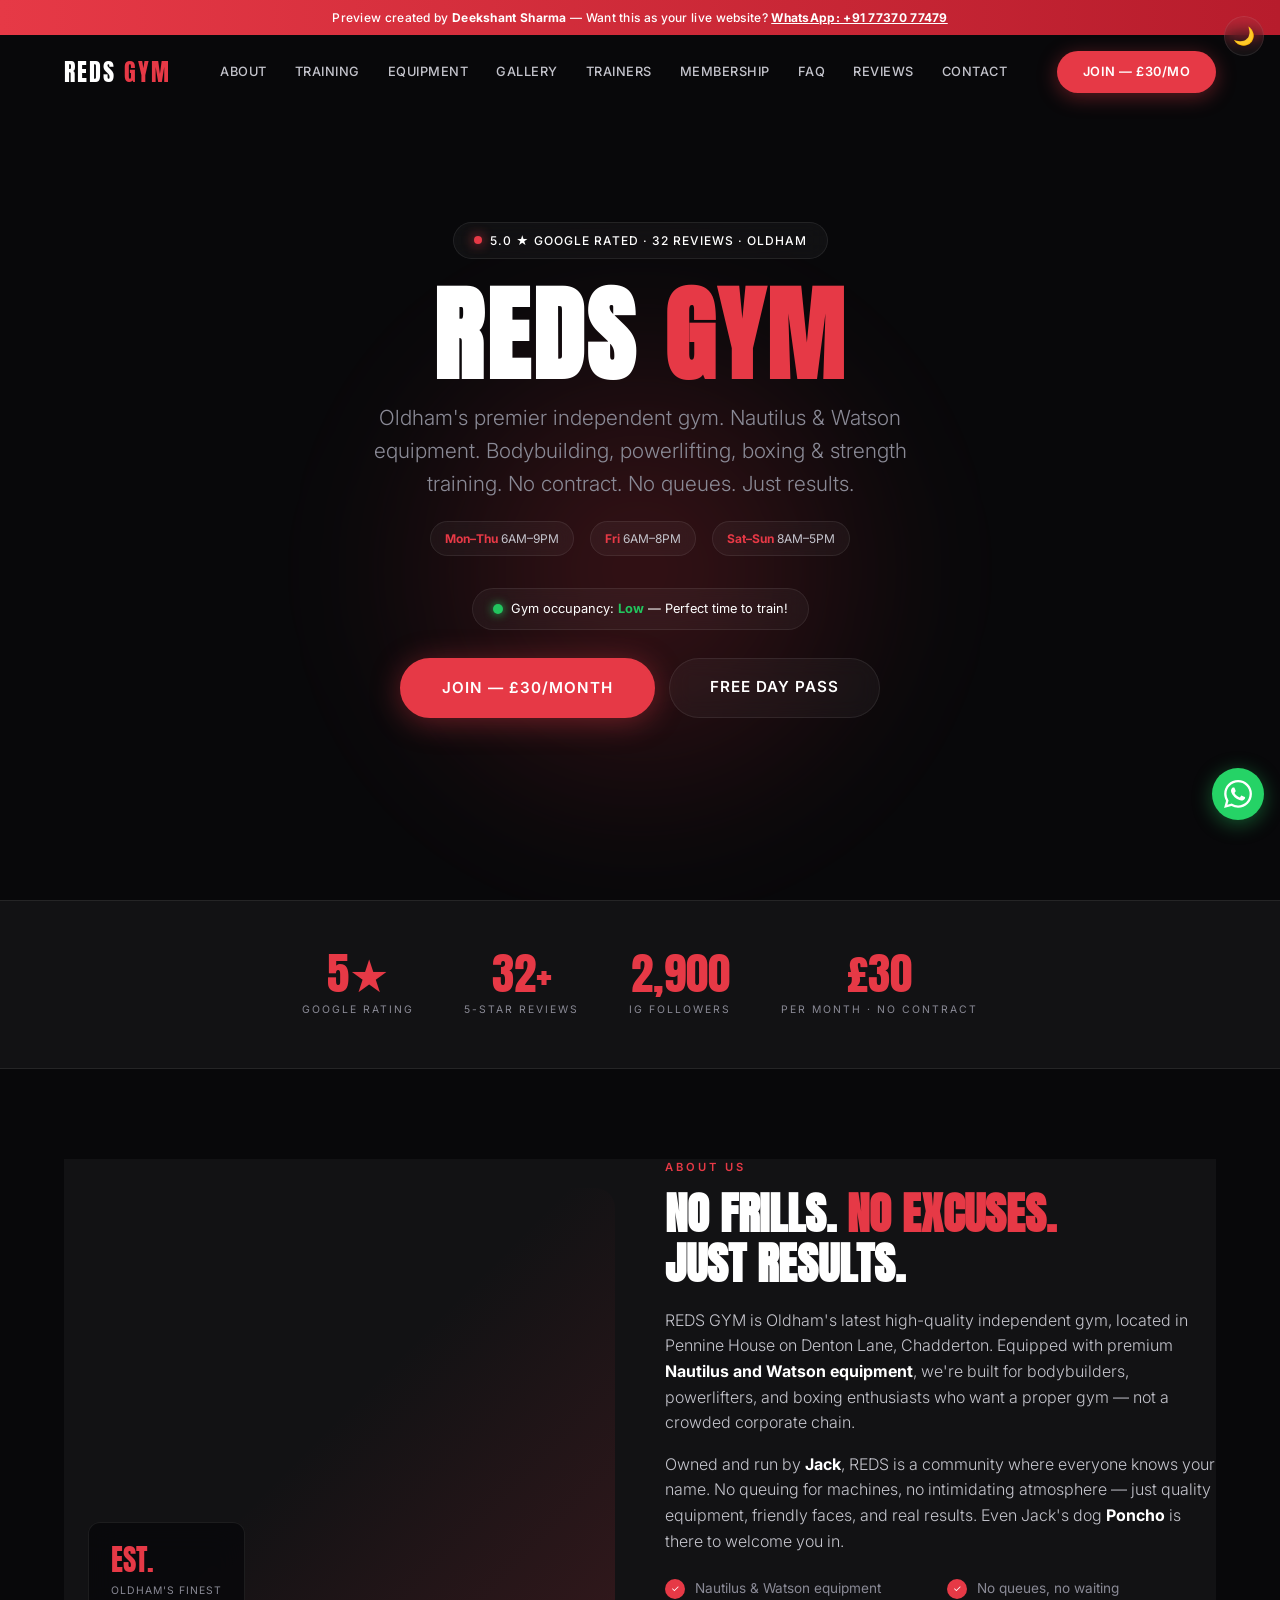
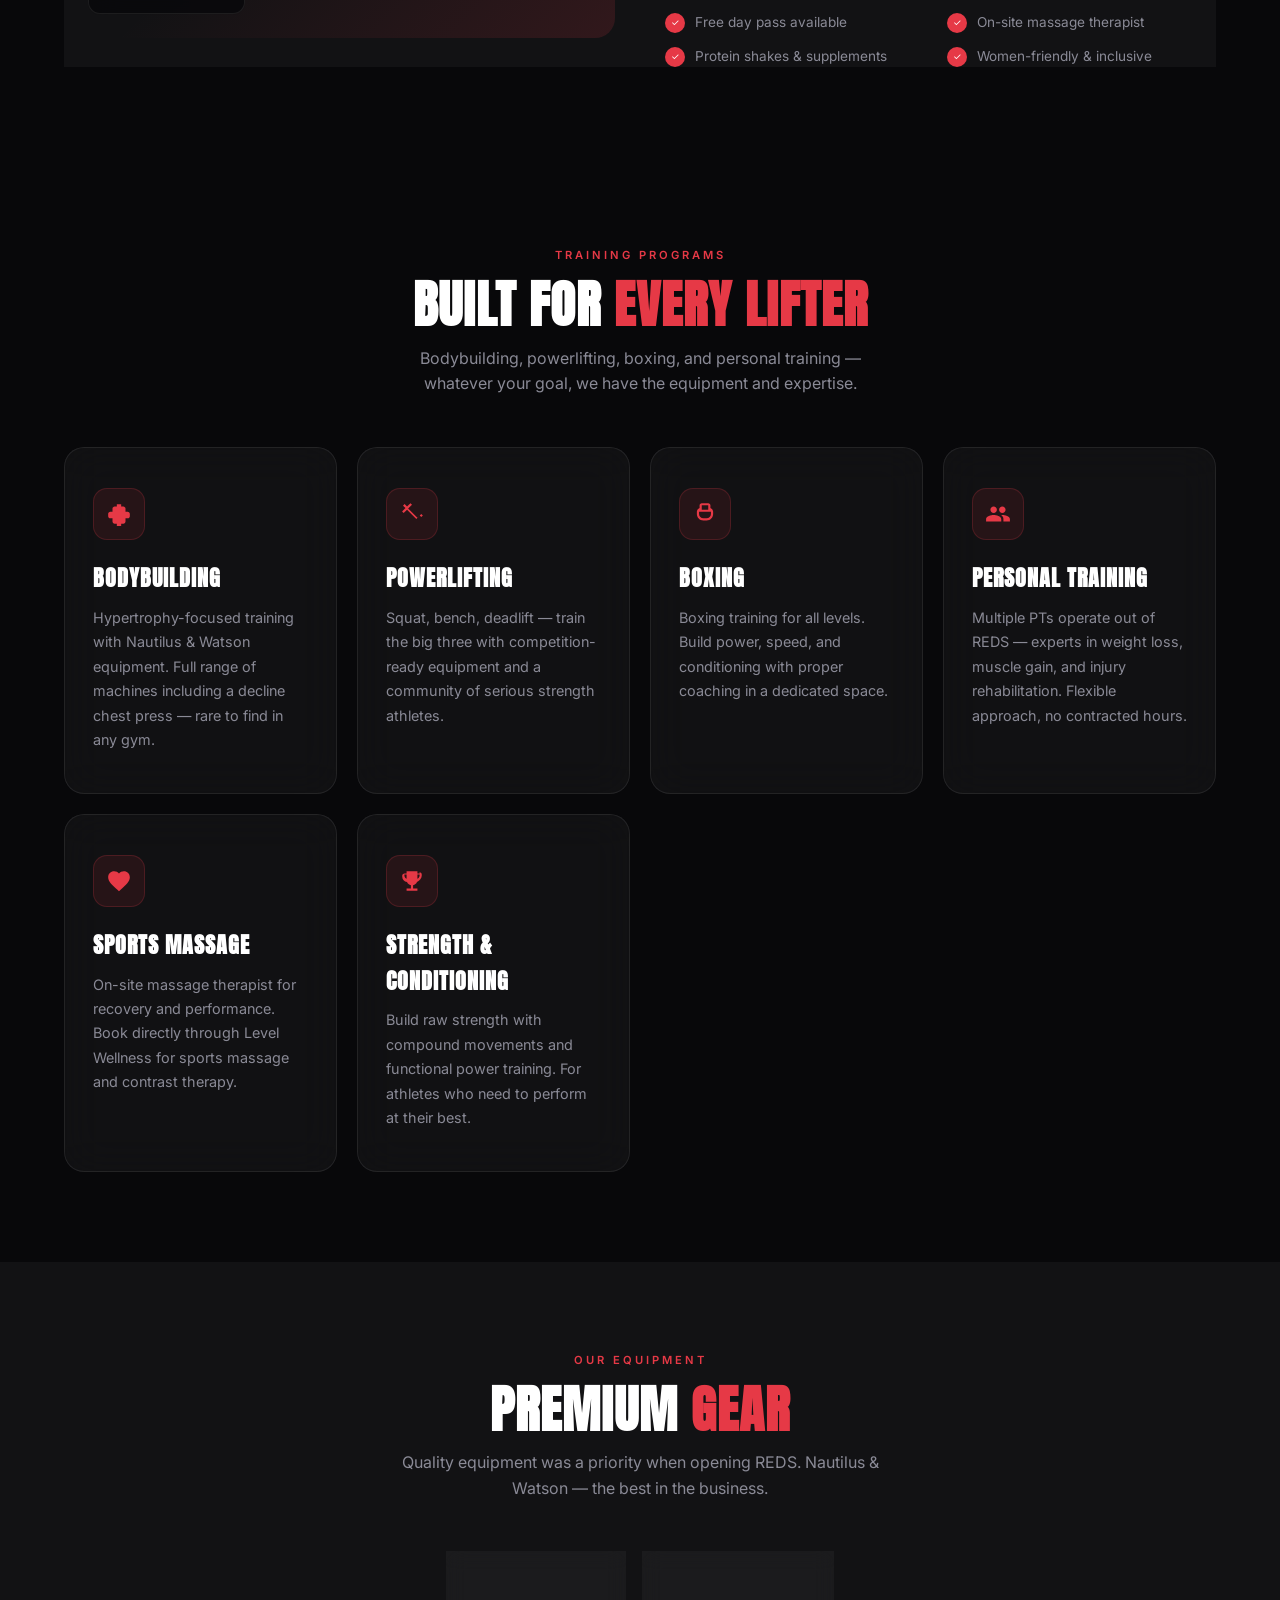
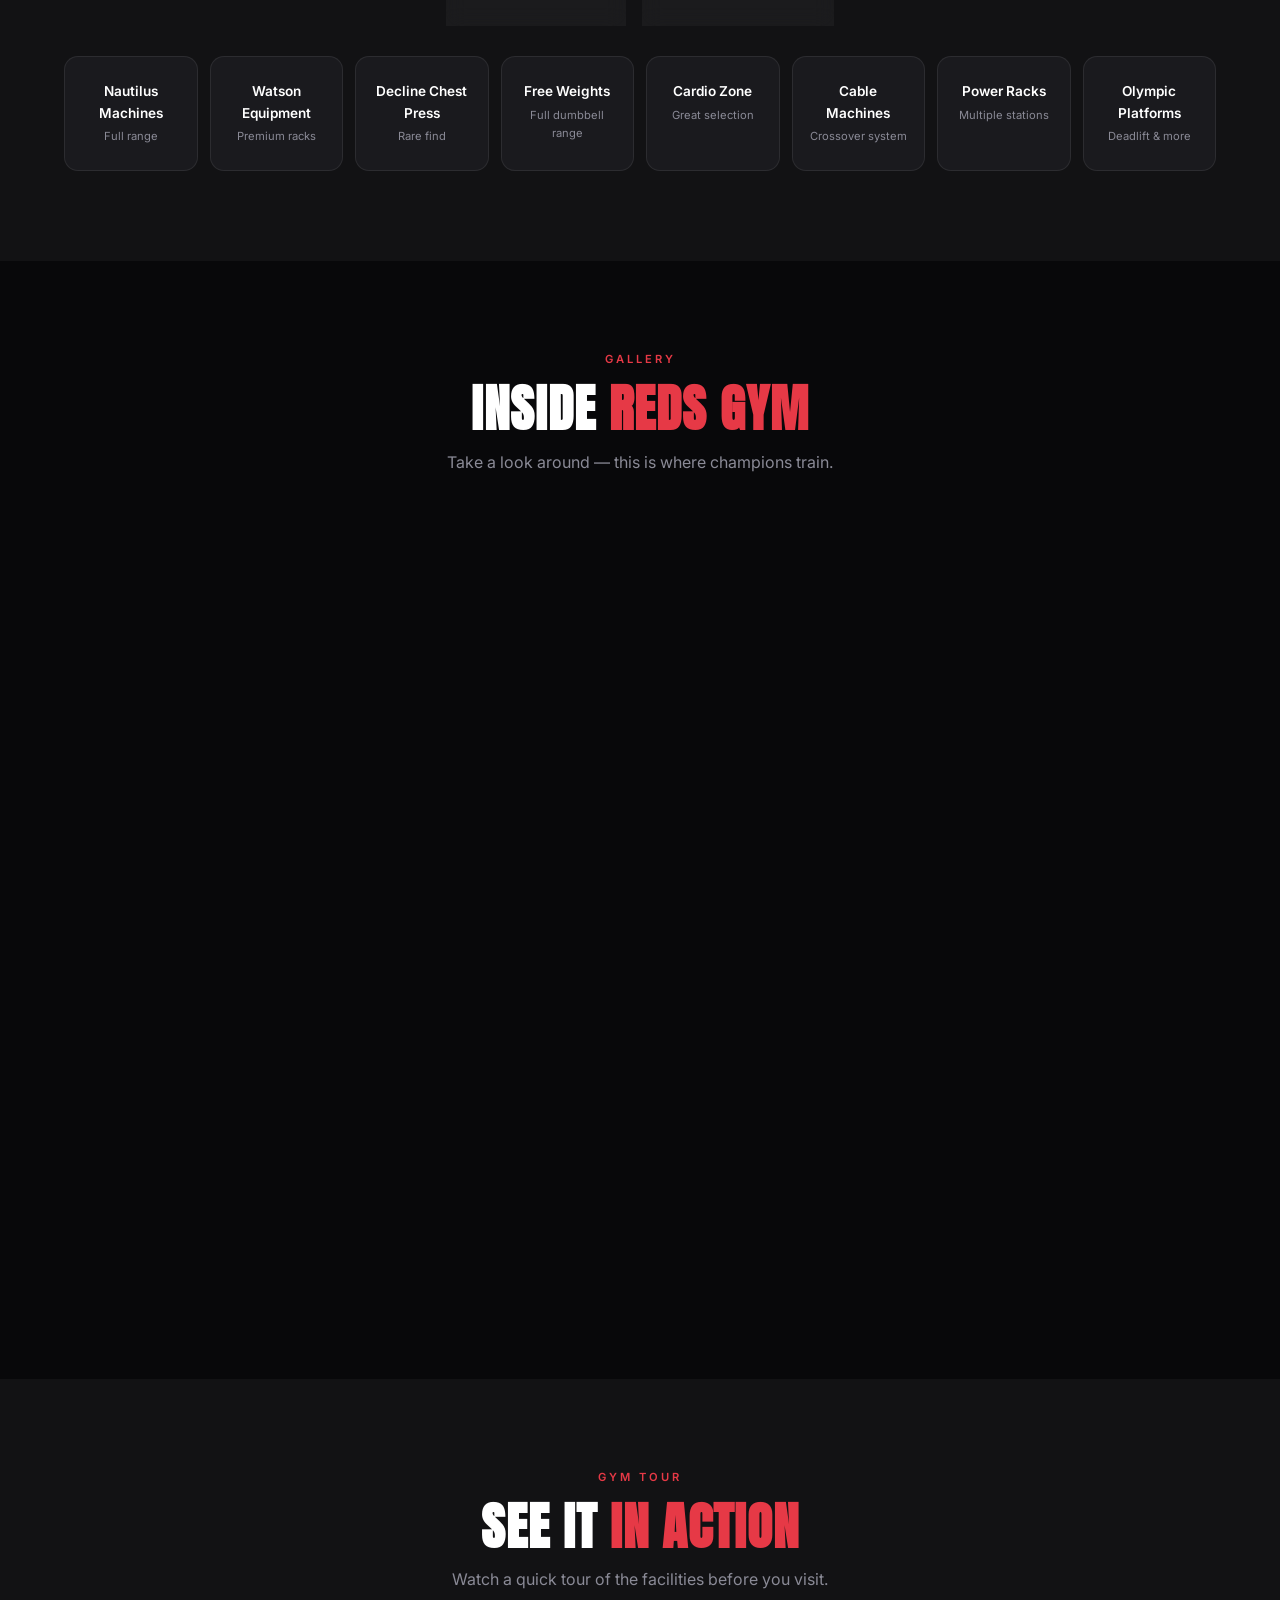
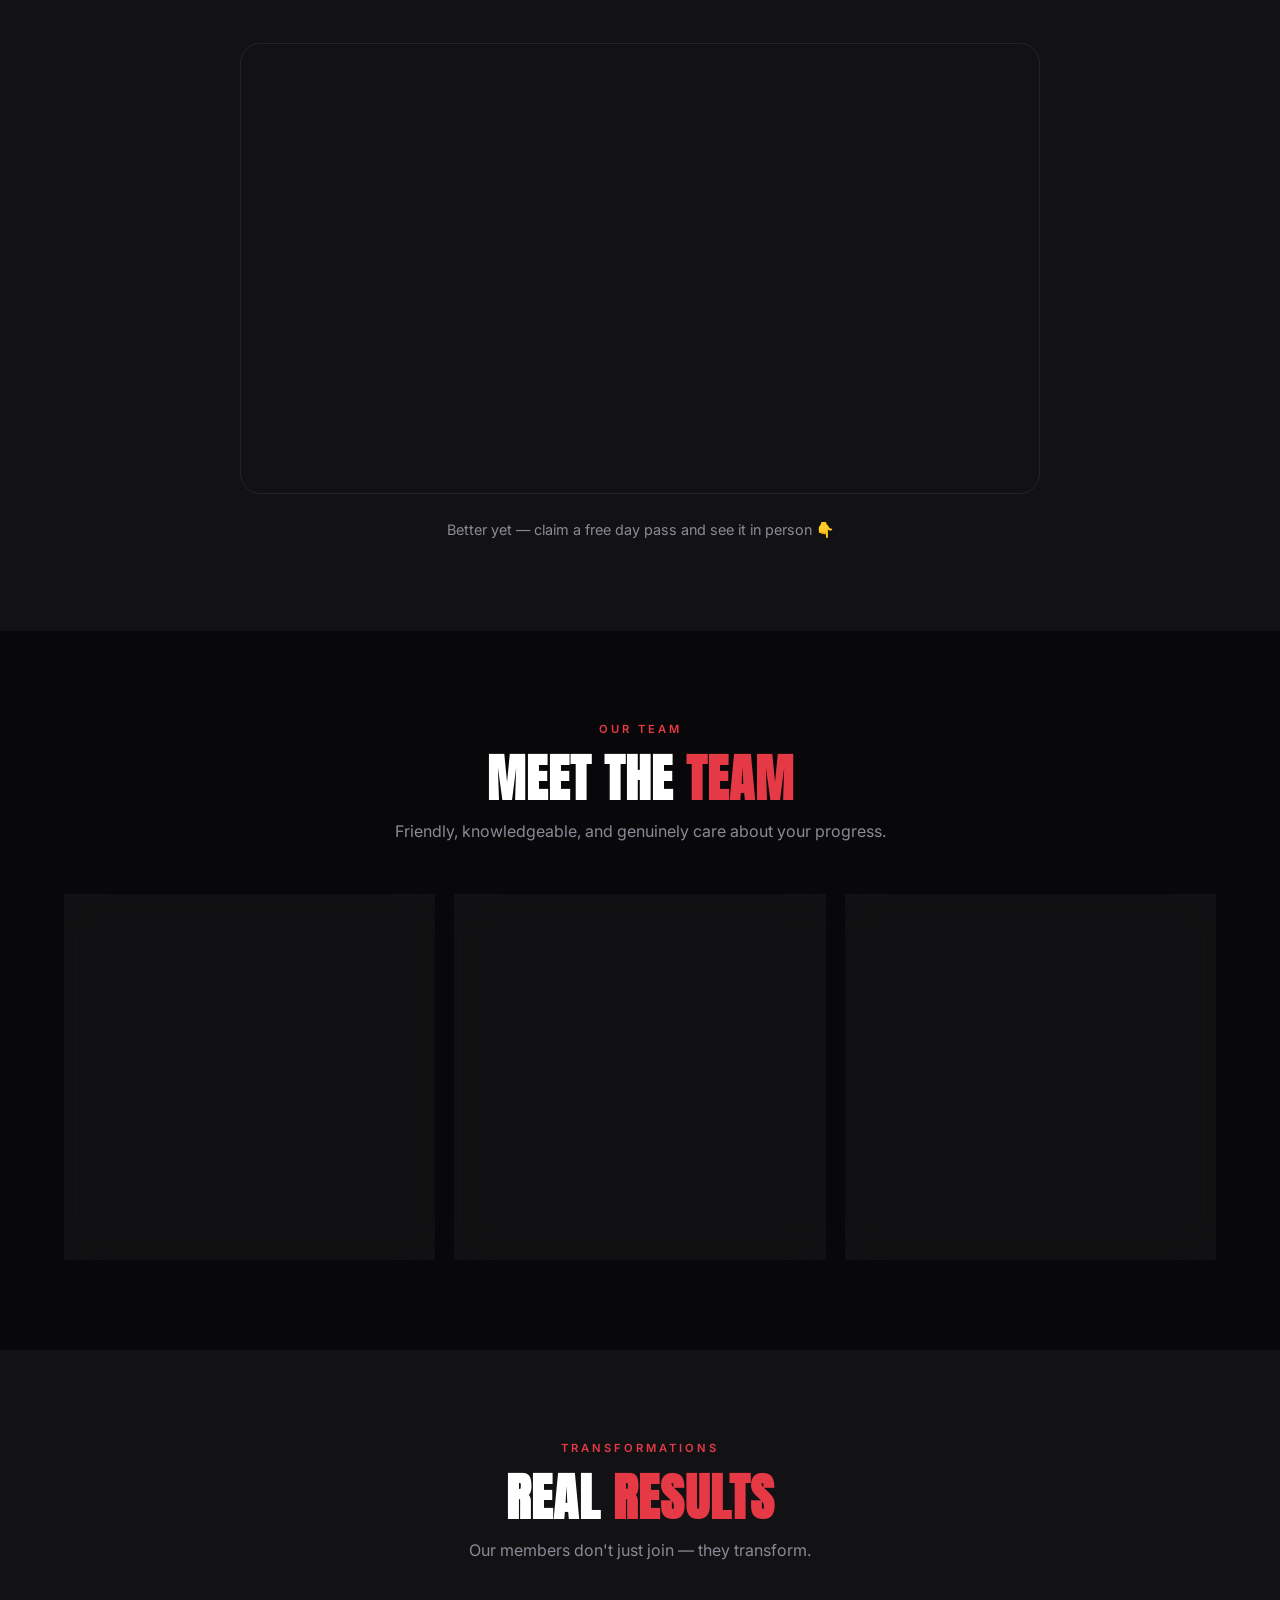
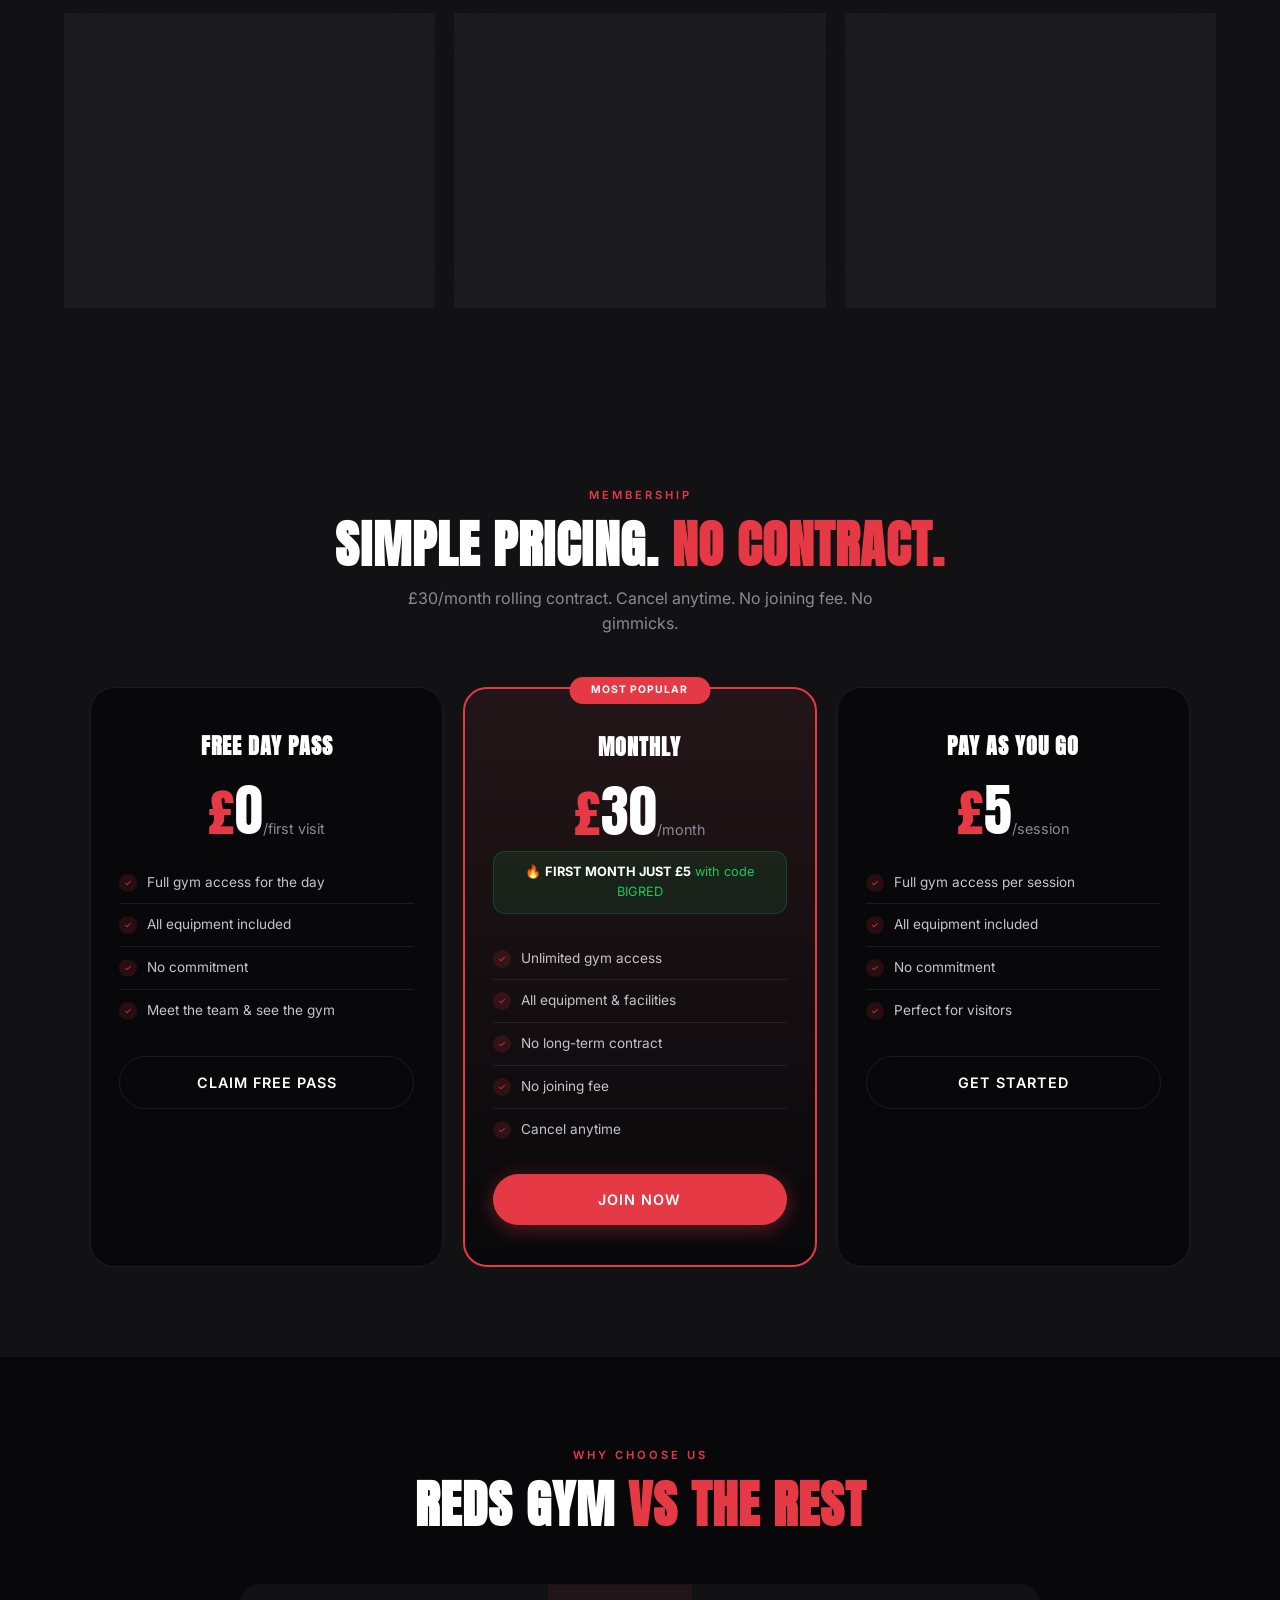
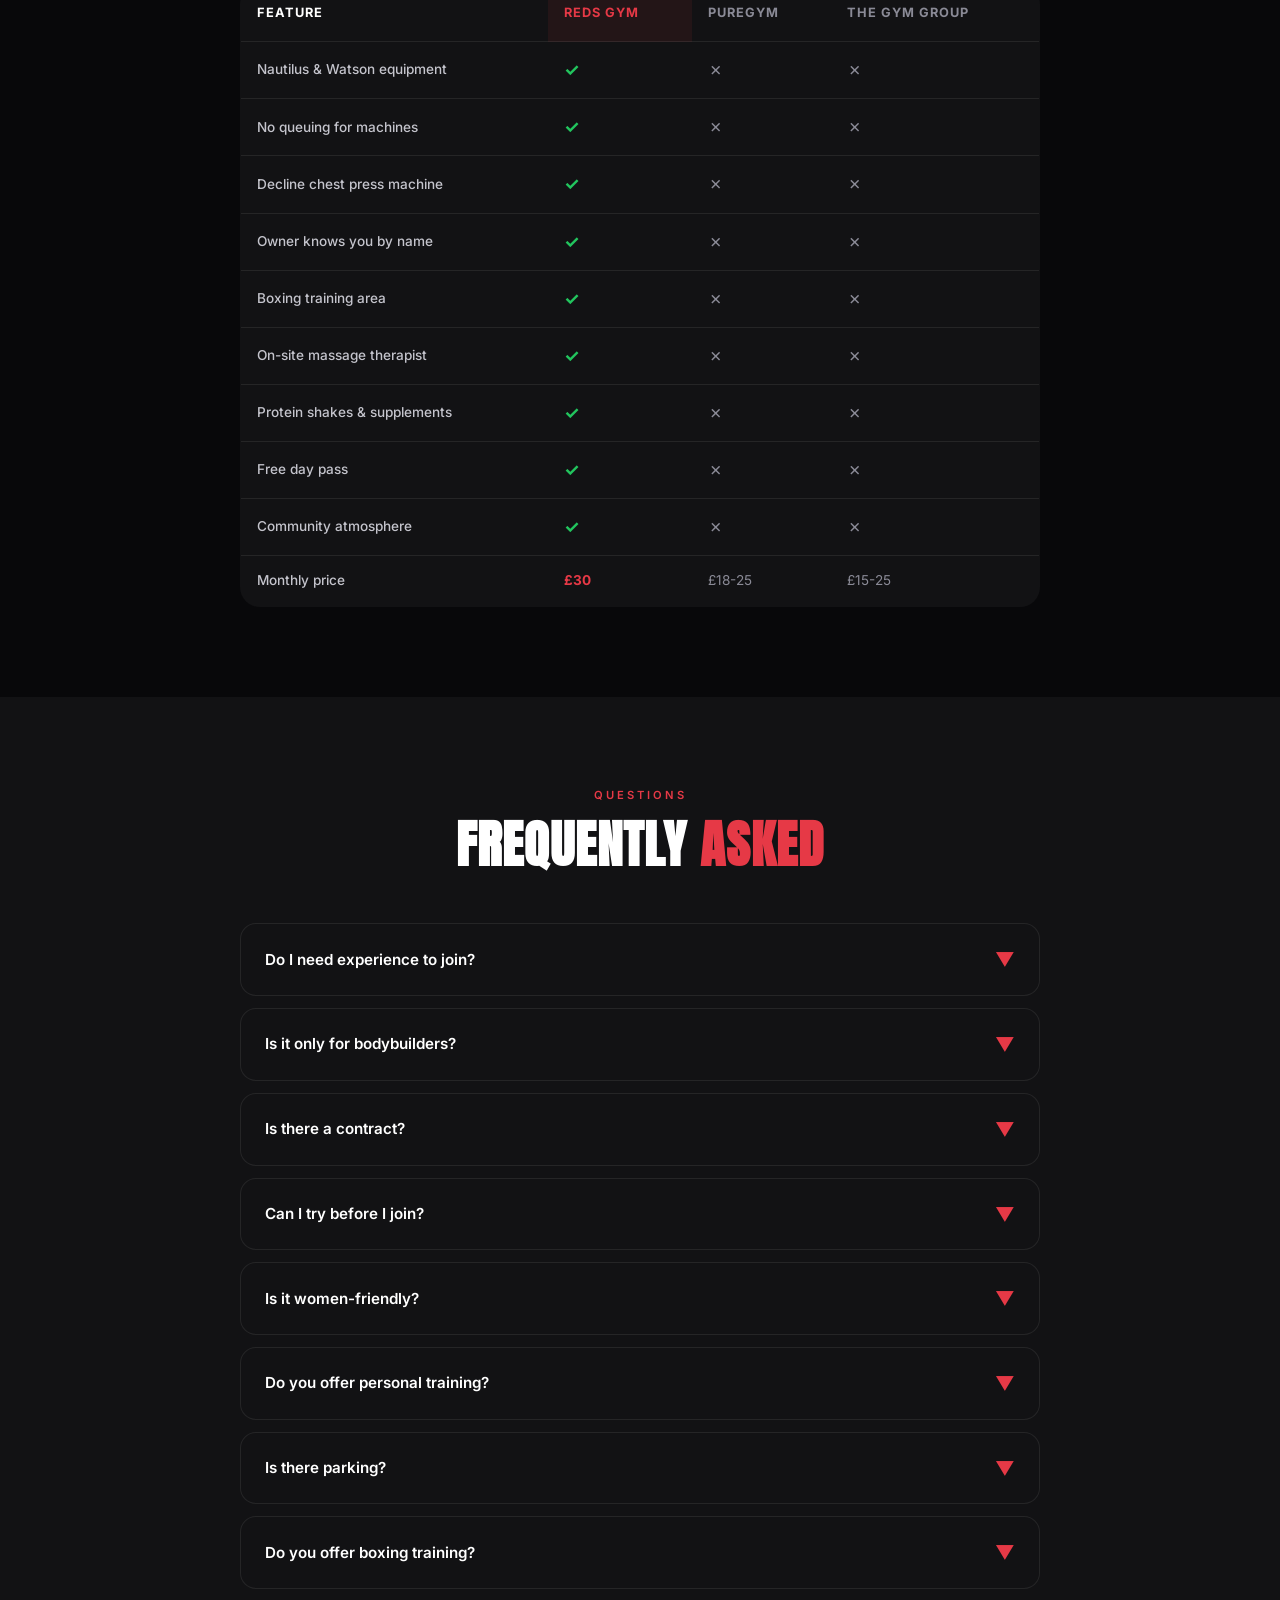
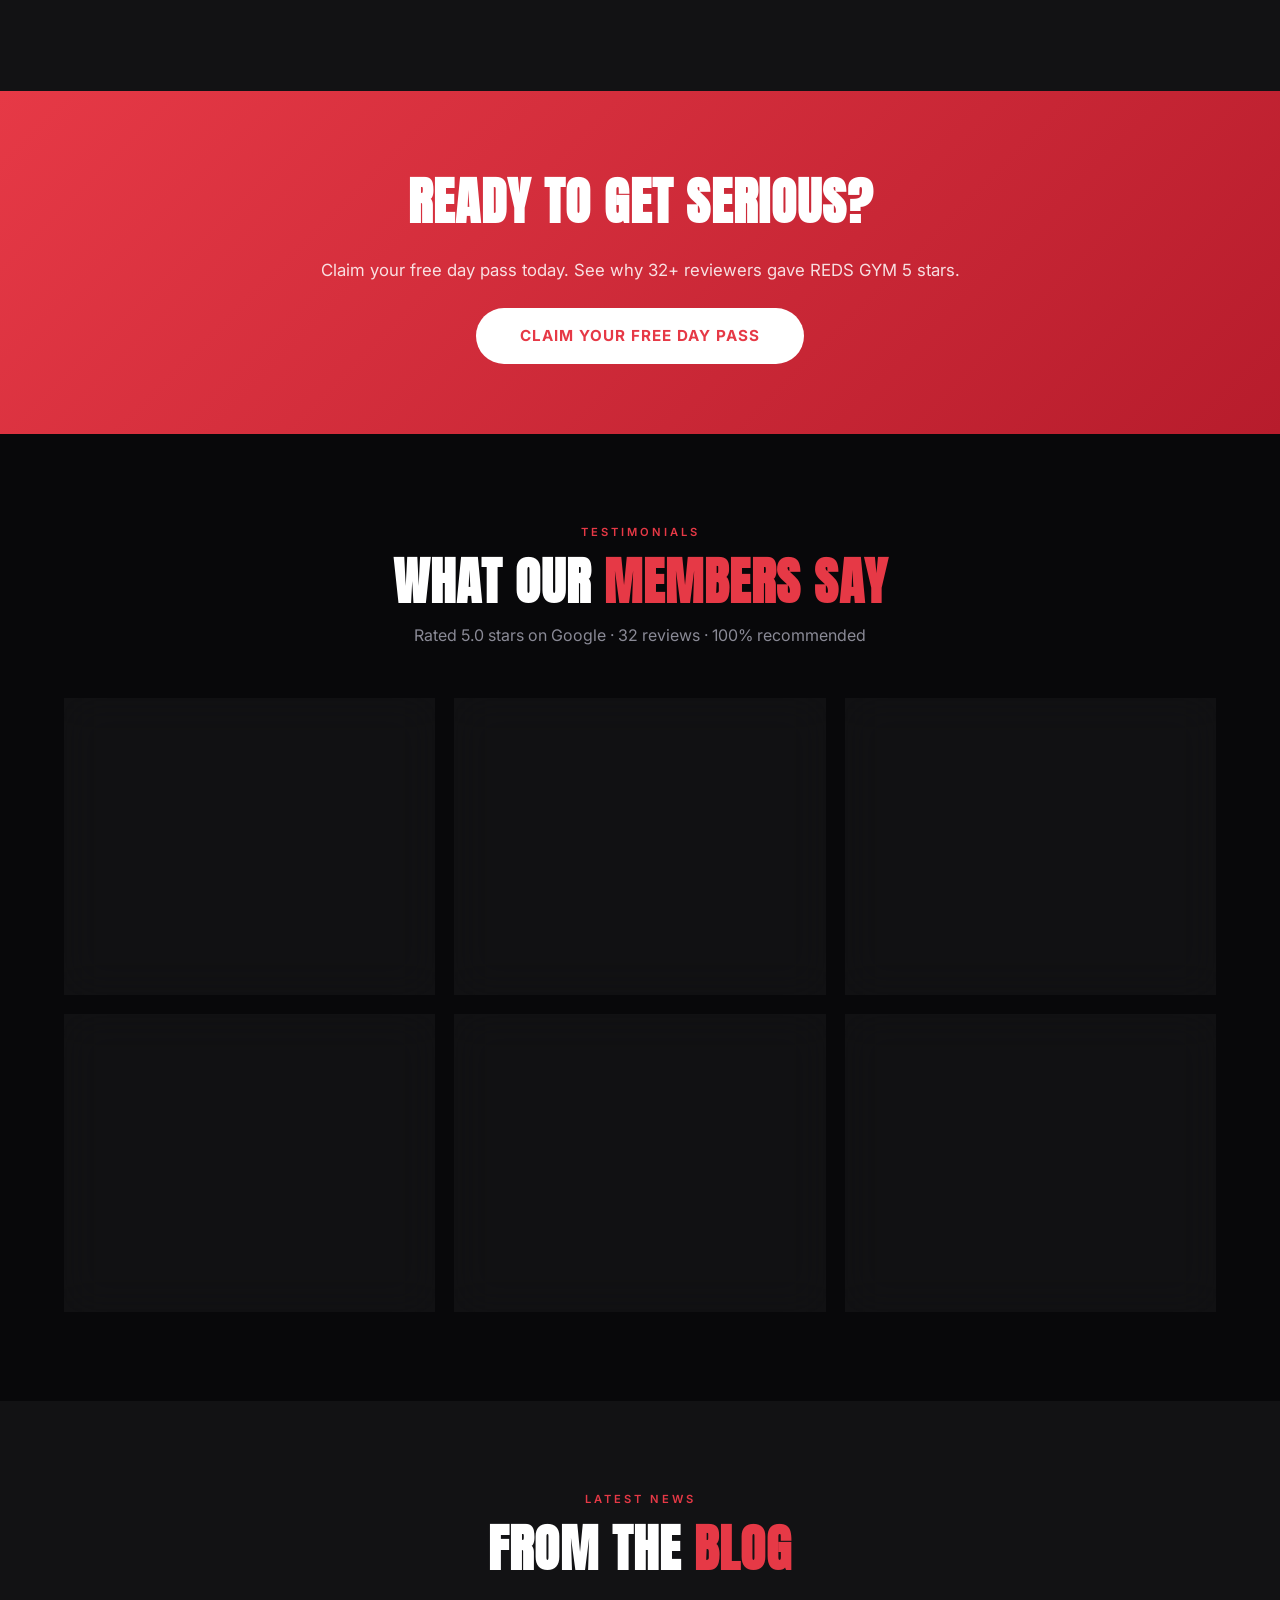
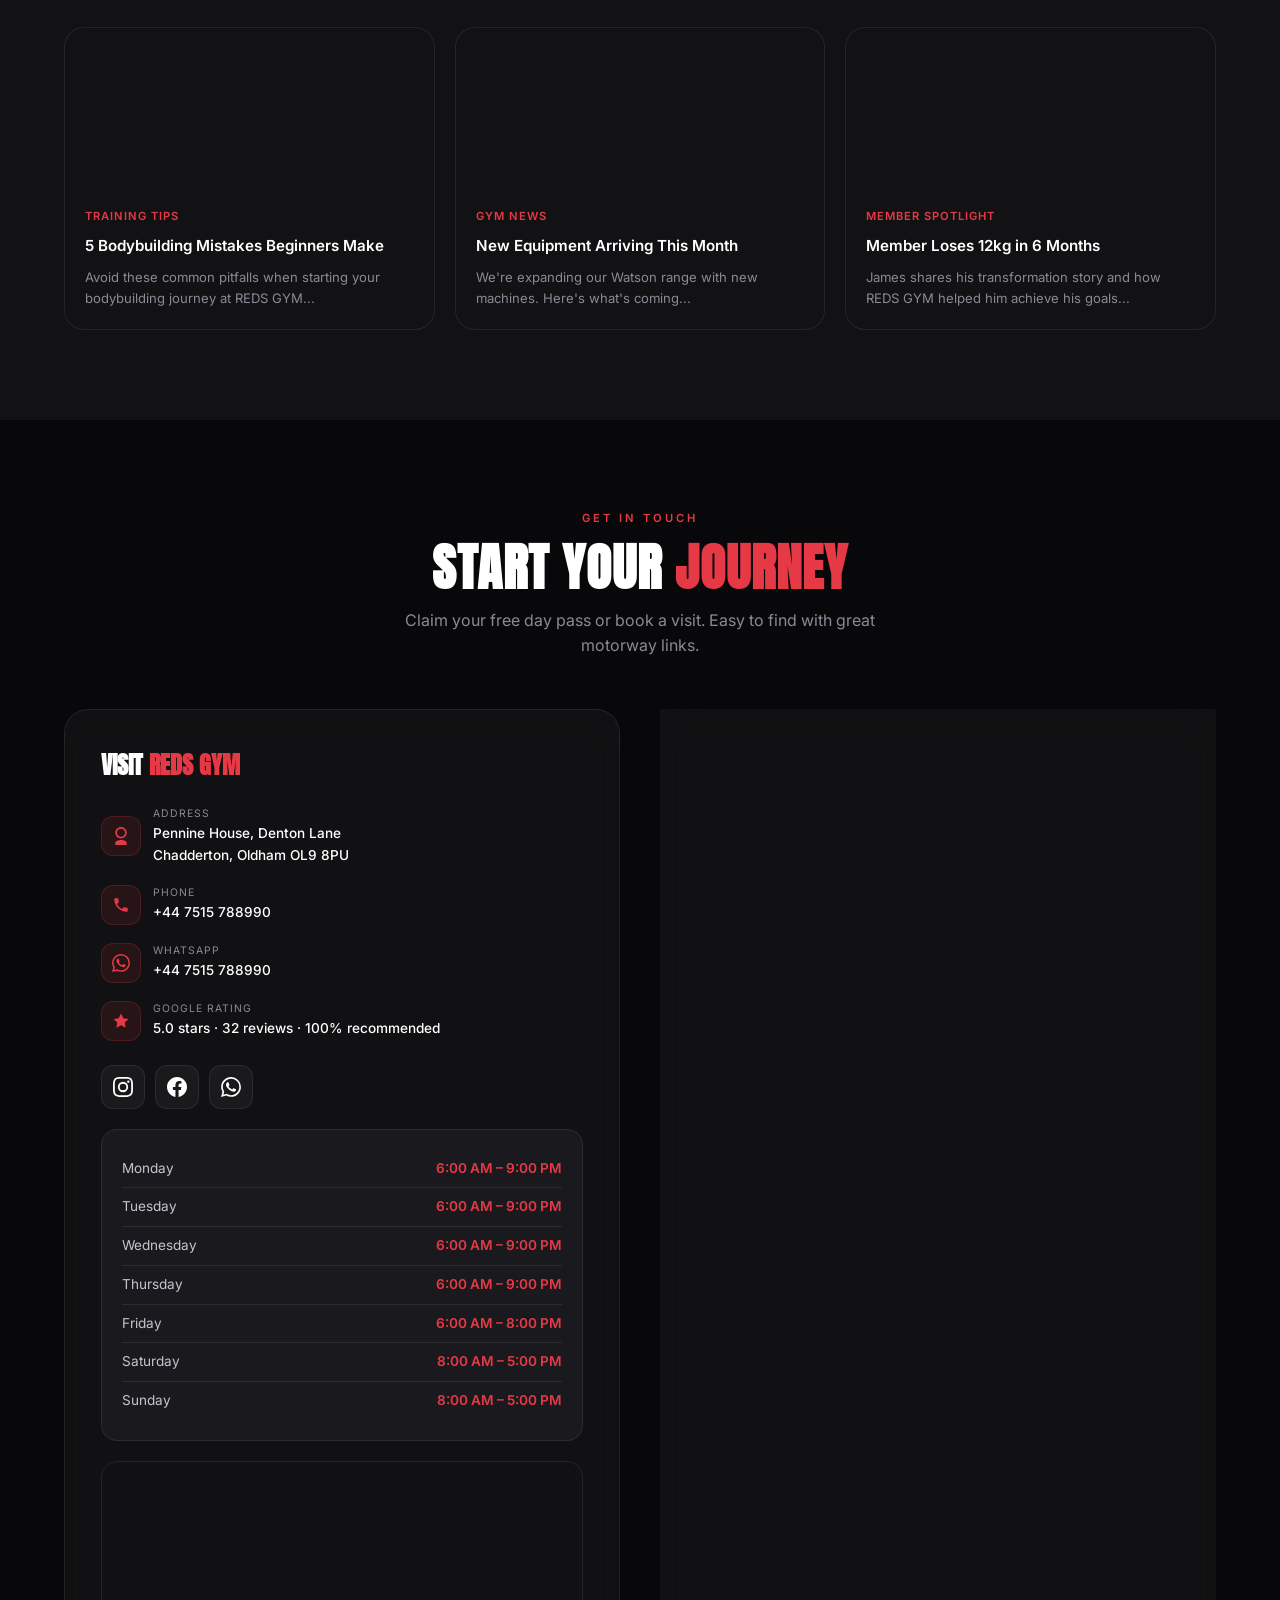
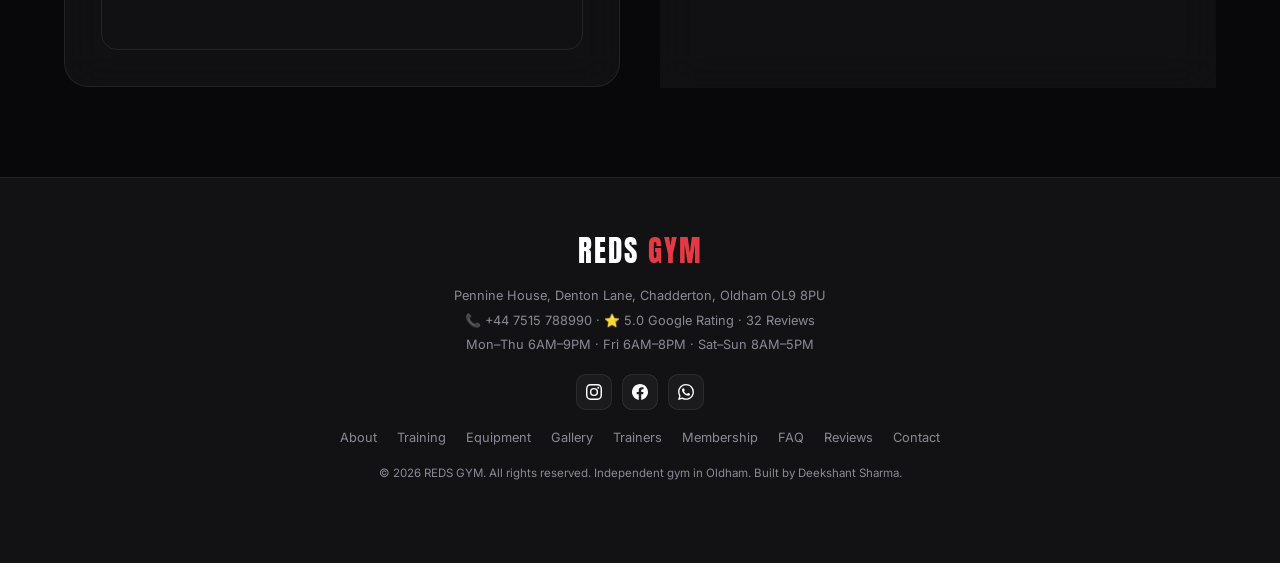
==== commit e88d3acc: "feat: wire contact + day-pass forms to Gym OS lead capture (were dead-end forms)" ====
--- a/website/index.html
+++ b/website/index.html
@@ -830,12 +830,12 @@
         </div>
         <div class="contact-form-card reveal">
             <h3>Claim Your <span>Free Day Pass</span></h3>
-            <form onsubmit="alert('Thank you! Jack will contact you shortly.'); return false;">
-                <div class="form-group"><label>Your Name</label><input type="text" placeholder="Enter your name" required></div>
-                <div class="form-group"><label>Phone Number</label><input type="tel" placeholder="Your phone number" required></div>
-                <div class="form-group"><label>Email (Optional)</label><input type="email" placeholder="Your email address"></div>
-                <div class="form-group"><label>I'm Interested In</label><select><option>Free Day Pass</option><option>Monthly Membership — £30/mo</option><option>Pay As You Go — £5/session</option><option>Personal Training</option><option>Just looking for now</option></select></div>
-                <div class="form-group"><label>Your Goals (Optional)</label><textarea rows="3" placeholder="Tell us what you want to achieve..."></textarea></div>
+            <form data-gymos-lead>
+                <div class="form-group"><label>Your Name</label><input type="text" name="name" placeholder="Enter your name" required></div>
+                <div class="form-group"><label>Phone Number</label><input type="tel" name="phone" placeholder="Your phone number" required></div>
+                <div class="form-group"><label>Email (Optional)</label><input type="email" name="email" placeholder="Your email address"></div>
+                <div class="form-group"><label>I'm Interested In</label><select name="interest"><option>Free Day Pass</option><option>Monthly Membership — £30/mo</option><option>Pay As You Go — £5/session</option><option>Personal Training</option><option>Just looking for now</option></select></div>
+                <div class="form-group"><label>Your Goals (Optional)</label><textarea rows="3" name="goals" placeholder="Tell us what you want to achieve..."></textarea></div>
                 <button type="submit" class="form-submit">Claim My Free Day Pass</button>
             </form>
         </div>
@@ -858,8 +858,9 @@
         <button class="popup-close" onclick="closePopup()">×</button>
         <h2>Get a <span>FREE</span> Day Pass</h2>
         <p>Enter your email and we'll send you a free day pass to try REDS GYM — no strings attached.</p>
-        <form onsubmit="closePopup(); alert('Your free day pass is on its way!'); return false;">
-            <input type="email" placeholder="Your email address" required>
+        <form data-gymos-lead>
+            <input type="hidden" name="interest" value="Free Day Pass (popup)">
+            <input type="email" name="email" placeholder="Your email address" required>
             <button type="submit">Claim My Free Pass</button>
         </form>
         <p class="popup-note">No spam. Just one email with your pass. That's it.</p>
@@ -952,5 +953,8 @@
     function closePopup() { document.getElementById('popup').classList.remove('show'); }
     document.getElementById('popup').addEventListener('click', e => { if (e.target === e.currentTarget) closePopup(); });
 </script>
+    <!-- GYM OS INTEGRATION -->
+    <script>window.GymOSConfig = { gymName: 'Reds Gym', whatsappNumber: '+447515788990', isDemo: true };</script>
+    <script src="./gym-os-connect.js"></script>
 </body>
 </html>
